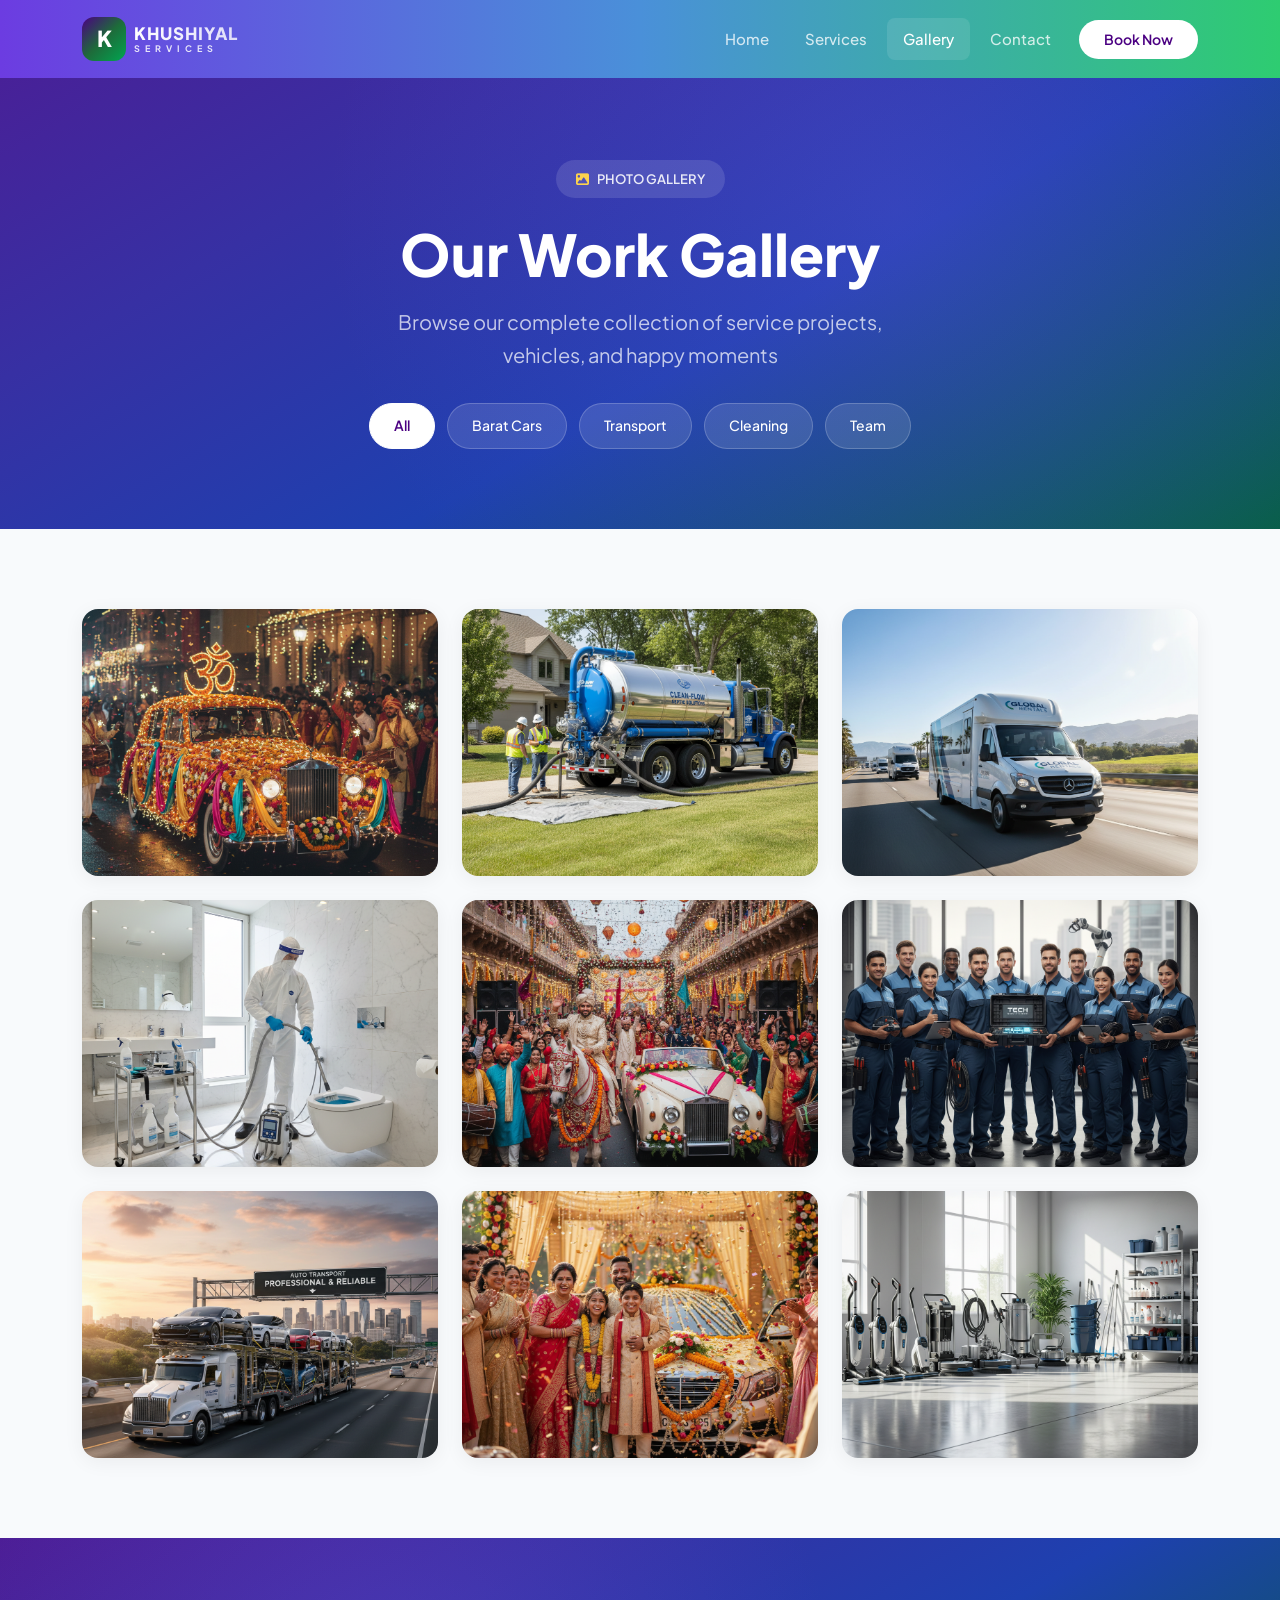
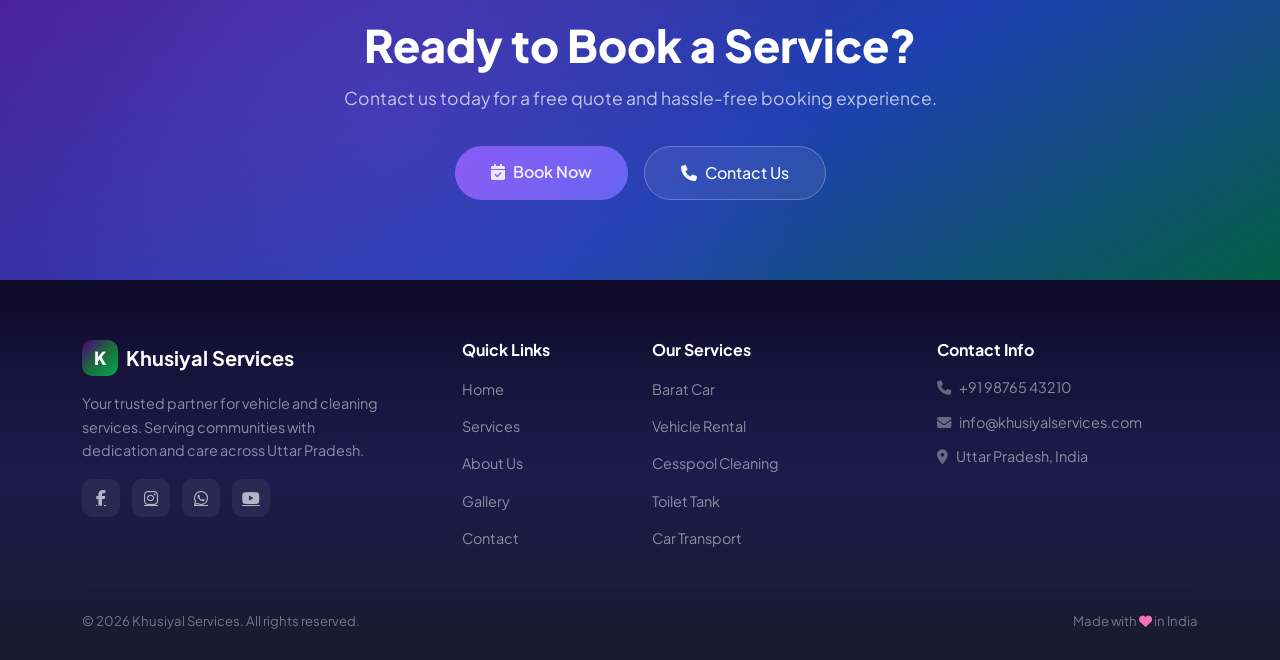
==== gallery.html @ 6f79e100 "Add site pages, styles, scripts and images Introduce Khusiyal Services frontend assets: new index.ht" ====
<!DOCTYPE html>
<html lang="en">

<head>
    <meta charset="UTF-8" />
    <meta name="viewport" content="width=device-width, initial-scale=1.0" />
    <meta name="description"
        content="Khusiyal Services Gallery — Browse our work: Barat Cars, Vehicle Transport, Cleaning Services and more." />
    <title>Gallery — Khusiyal Services</title>

    <!-- Google Fonts -->
    <link rel="preconnect" href="https://fonts.googleapis.com" />
    <link rel="preconnect" href="https://fonts.gstatic.com" crossorigin />
    <link href="https://fonts.googleapis.com/css2?family=Plus+Jakarta+Sans:wght@400;500;600;700;800&display=swap"
        rel="stylesheet" />

    <!-- Bootstrap 5 CSS -->
    <link href="https://cdn.jsdelivr.net/npm/bootstrap@5.3.3/dist/css/bootstrap.min.css" rel="stylesheet" />

    <!-- FontAwesome 6 -->
    <link rel="stylesheet" href="https://cdnjs.cloudflare.com/ajax/libs/font-awesome/6.5.1/css/all.min.css" />

    <!-- AOS – Animate on Scroll -->
    <link href="https://unpkg.com/aos@2.3.4/dist/aos.css" rel="stylesheet" />

    <!-- Custom CSS -->
    <link rel="stylesheet" href="css/style.css" />
</head>

<body>

    <!-- ===================== NAVBAR ===================== -->
    <nav class="navbar navbar-expand-lg navbar-dark fixed-top" id="mainNav">
        <div class="container">
            <a class="navbar-brand d-flex align-items-center gap-2" href="index.html">
                <span class="logo-icon">K</span>
                <span class="logo-text">
                    <span class="logo-primary">KHUSHIYAL</span>
                    <span class="logo-secondary">SERVICES</span>
                </span>
            </a>

            <button class="navbar-toggler border-0 shadow-none" type="button" data-bs-toggle="collapse"
                data-bs-target="#navMenu" aria-controls="navMenu" aria-expanded="false" aria-label="Toggle navigation">
                <span class="navbar-toggler-icon"></span>
            </button>

            <div class="collapse navbar-collapse" id="navMenu">
                <ul class="navbar-nav ms-auto align-items-lg-center gap-lg-1">
                    <li class="nav-item"><a class="nav-link" href="index.html#home">Home</a></li>
                    <li class="nav-item"><a class="nav-link" href="index.html#services">Services</a></li>
                    <li class="nav-item"><a class="nav-link active" href="gallery.html">Gallery</a></li>
                    <li class="nav-item"><a class="nav-link" href="index.html#contact">Contact</a></li>
                    <li class="nav-item ms-lg-2">
                        <a class="btn btn-cta-nav" href="index.html#booking">Book Now</a>
                    </li>
                </ul>
            </div>
        </div>
    </nav>

    <!-- ===================== GALLERY HERO ===================== -->
    <header class="gallery-hero">
        <div class="hero-overlay"></div>
        <div class="container position-relative z-2 text-center">
            <span class="hero-badge">
                <i class="fa-solid fa-image"></i> PHOTO GALLERY
            </span>
            <h1 class="hero-title">Our Work Gallery</h1>
            <p class="hero-subtitle mx-auto">
                Browse our complete collection of service projects, vehicles, and happy moments
            </p>

            <!-- Filter Buttons -->
            <div class="gallery-filters mt-4">
                <button class="filter-btn active" data-filter="all">All</button>
                <button class="filter-btn" data-filter="barat">Barat Cars</button>
                <button class="filter-btn" data-filter="transport">Transport</button>
                <button class="filter-btn" data-filter="cleaning">Cleaning</button>
                <button class="filter-btn" data-filter="team">Team</button>
            </div>
        </div>
    </header>

    <!-- ===================== GALLERY GRID ===================== -->
    <section class="gallery-page-grid section-padding">
        <div class="container">
            <div class="row g-4" id="galleryGrid">

                <!-- Row 1 -->
                <div class="col-sm-6 col-lg-4 gallery-col" data-category="barat" data-aos="fade-up">
                    <div class="gallery-page-item">
                        <img src="images/generated-1772729708634.png" alt="Royal Barat Car" class="img-fluid" />
                        <div class="gallery-overlay">
                            <span class="gallery-label"><i class="fa-solid fa-car me-1"></i> Royal Barat Car — Night
                                Ceremony</span>
                        </div>
                    </div>
                </div>

                <div class="col-sm-6 col-lg-4 gallery-col" data-category="cleaning" data-aos="fade-up"
                    data-aos-delay="100">
                    <div class="gallery-page-item">
                        <img src="images/generated-1772729717929.png" alt="Cesspool Service" class="img-fluid" />
                        <div class="gallery-overlay">
                            <span class="gallery-label"><i class="fa-solid fa-droplet me-1"></i> Cesspool Service in
                                Action</span>
                        </div>
                    </div>
                </div>

                <div class="col-sm-6 col-lg-4 gallery-col" data-category="transport" data-aos="fade-up"
                    data-aos-delay="200">
                    <div class="gallery-page-item">
                        <img src="images/generated-1772729725577.png" alt="Vehicle Transport" class="img-fluid" />
                        <div class="gallery-overlay">
                            <span class="gallery-label"><i class="fa-solid fa-truck me-1"></i> Vehicle Transport
                                Fleet</span>
                        </div>
                    </div>
                </div>

                <!-- Row 2 -->
                <div class="col-sm-6 col-lg-4 gallery-col" data-category="cleaning" data-aos="fade-up">
                    <div class="gallery-page-item">
                        <img src="images/generated-1772729756139.png" alt="Toilet Tank" class="img-fluid" />
                        <div class="gallery-overlay">
                            <span class="gallery-label"><i class="fa-solid fa-gear me-1"></i> Toilet Tank
                                Maintenance</span>
                        </div>
                    </div>
                </div>

                <div class="col-sm-6 col-lg-4 gallery-col" data-category="barat" data-aos="fade-up"
                    data-aos-delay="100">
                    <div class="gallery-page-item">
                        <img src="images/generated-1772729766097.png" alt="Barat Procession" class="img-fluid" />
                        <div class="gallery-overlay">
                            <span class="gallery-label"><i class="fa-solid fa-car me-1"></i> Barat Wedding
                                Procession</span>
                        </div>
                    </div>
                </div>

                <div class="col-sm-6 col-lg-4 gallery-col" data-category="team" data-aos="fade-up" data-aos-delay="200">
                    <div class="gallery-page-item">
                        <img src="images/generated-1772729774028.png" alt="Professional Team" class="img-fluid" />
                        <div class="gallery-overlay">
                            <span class="gallery-label"><i class="fa-solid fa-users me-1"></i> Our Professional
                                Team</span>
                        </div>
                    </div>
                </div>

                <!-- Row 3 -->
                <div class="col-sm-6 col-lg-4 gallery-col" data-category="transport" data-aos="fade-up">
                    <div class="gallery-page-item">
                        <img src="images/generated-1772729809768.png" alt="Car Transport" class="img-fluid" />
                        <div class="gallery-overlay">
                            <span class="gallery-label"><i class="fa-solid fa-truck-ramp-box me-1"></i> Car Transport
                                Logistics</span>
                        </div>
                    </div>
                </div>

                <div class="col-sm-6 col-lg-4 gallery-col" data-category="barat" data-aos="fade-up"
                    data-aos-delay="100">
                    <div class="gallery-page-item">
                        <img src="images/generated-1772729821313.png" alt="Happy Client" class="img-fluid" />
                        <div class="gallery-overlay">
                            <span class="gallery-label"><i class="fa-solid fa-heart me-1"></i> Happy Client
                                Moments</span>
                        </div>
                    </div>
                </div>

                <div class="col-sm-6 col-lg-4 gallery-col" data-category="team" data-aos="fade-up" data-aos-delay="200">
                    <div class="gallery-page-item">
                        <img src="images/generated-1772729829435.png" alt="Equipment" class="img-fluid" />
                        <div class="gallery-overlay">
                            <span class="gallery-label"><i class="fa-solid fa-wrench me-1"></i> Our Modern
                                Equipment</span>
                        </div>
                    </div>
                </div>

            </div>
        </div>
    </section>

    <!-- ===================== CTA BANNER ===================== -->
    <section class="cta-banner">
        <div class="container text-center">
            <h2 class="cta-title">Ready to Book a Service?</h2>
            <p class="cta-subtitle">Contact us today for a free quote and hassle-free booking experience.</p>
            <div class="d-flex flex-wrap gap-3 justify-content-center">
                <a href="index.html#booking" class="btn btn-hero-primary btn-lg">
                    <i class="fa-solid fa-calendar-check me-2"></i>Book Now
                </a>
                <a href="index.html#contact" class="btn btn-hero-outline btn-lg">
                    <i class="fa-solid fa-phone me-2"></i>Contact Us
                </a>
            </div>
        </div>
    </section>

    <!-- ===================== FOOTER ===================== -->
    <footer class="site-footer">
        <div class="container">
            <div class="row g-4 mb-4">
                <div class="col-lg-4">
                    <div class="d-flex align-items-center gap-2 mb-3">
                        <span class="logo-icon logo-icon-sm">K</span>
                        <span class="footer-brand">Khusiyal Services</span>
                    </div>
                    <p class="footer-desc">
                        Your trusted partner for vehicle and cleaning services. Serving communities with dedication and
                        care across Uttar Pradesh.
                    </p>
                    <div class="social-icons">
                        <a href="#" aria-label="Facebook"><i class="fa-brands fa-facebook-f"></i></a>
                        <a href="#" aria-label="Instagram"><i class="fa-brands fa-instagram"></i></a>
                        <a href="#" aria-label="WhatsApp"><i class="fa-brands fa-whatsapp"></i></a>
                        <a href="#" aria-label="YouTube"><i class="fa-brands fa-youtube"></i></a>
                    </div>
                </div>

                <div class="col-6 col-lg-2">
                    <h6 class="footer-heading">Quick Links</h6>
                    <ul class="footer-links">
                        <li><a href="index.html#home">Home</a></li>
                        <li><a href="index.html#services">Services</a></li>
                        <li><a href="index.html#about">About Us</a></li>
                        <li><a href="gallery.html">Gallery</a></li>
                        <li><a href="index.html#contact">Contact</a></li>
                    </ul>
                </div>

                <div class="col-6 col-lg-3">
                    <h6 class="footer-heading">Our Services</h6>
                    <ul class="footer-links">
                        <li><a href="index.html#services">Barat Car</a></li>
                        <li><a href="index.html#services">Vehicle Rental</a></li>
                        <li><a href="index.html#services">Cesspool Cleaning</a></li>
                        <li><a href="index.html#services">Toilet Tank</a></li>
                        <li><a href="index.html#services">Car Transport</a></li>
                    </ul>
                </div>

                <div class="col-lg-3">
                    <h6 class="footer-heading">Contact Info</h6>
                    <ul class="footer-links footer-contact">
                        <li><i class="fa-solid fa-phone me-2"></i>+91 98765 43210</li>
                        <li><i class="fa-solid fa-envelope me-2"></i>info@khusiyalservices.com</li>
                        <li><i class="fa-solid fa-location-dot me-2"></i>Uttar Pradesh, India</li>
                    </ul>
                </div>
            </div>

            <hr class="footer-divider" />

            <div class="d-flex flex-column flex-sm-row justify-content-between align-items-center gap-2">
                <p class="footer-copyright mb-0">&copy; 2026 Khusiyal Services. All rights reserved.</p>
                <p class="footer-copyright mb-0">Made with <i class="fa-solid fa-heart text-pink"></i> in India</p>
            </div>
        </div>
    </footer>

    <!-- Back to Top -->
    <button class="btn btn-back-to-top" id="backToTop" title="Back to top">
        <i class="fa-solid fa-arrow-up"></i>
    </button>

    <!-- Bootstrap 5 JS Bundle -->
    <script src="https://cdn.jsdelivr.net/npm/bootstrap@5.3.3/dist/js/bootstrap.bundle.min.js"></script>

    <!-- AOS JS -->
    <script src="https://unpkg.com/aos@2.3.4/dist/aos.js"></script>

    <!-- Custom JS -->
    <script src="js/script.js"></script>
</body>

</html>
---- css/style.css ----
/* ============================================================
   KHUSIYAL SERVICES — Custom Stylesheet
   ============================================================ */

/* ---------- CSS Custom Properties ---------- */
:root {
    /* Brand Gradient Colors (from logo) */
    --purple: #4B0082;
    --purple-mid: #8B5CF6;
    --purple-light: #A78BFA;
    --blue: #3B82F6;
    --blue-light: #60A5FA;
    --green: #10B981;
    --green-brand: #00A651;
    --green-light: #34D399;
    --amber: #F59E0B;
    --pink: #EC4899;

    /* Neutrals */
    --dark: #18181B;
    --gray: #52525B;
    --muted: #71717A;
    --light: #F8FAFC;
    --border: #E4E4E7;

    /* Gradients */
    --grad-brand: linear-gradient(135deg, #4B0082, #1E6B3A 50%, #00A651);
    --grad-hero: linear-gradient(150deg, #4C1D95 0%, #3730A3 30%, #1E40AF 60%, #065F46 100%);
    --grad-dark: linear-gradient(170deg, #1E1B4B 0%, #312E81 50%, #1A1A2E 100%);
    --grad-footer: linear-gradient(180deg, #0F0A2A 0%, #1E1B4B 50%, #1A1A2E 100%);
    --grad-nav: linear-gradient(90deg, #6C3CE1, #4A90D9 50%, #2ECC71);
    --grad-purple: linear-gradient(135deg, #8B5CF6, #6366F1);
    --grad-blue: linear-gradient(135deg, #3B82F6, #60A5FA);
    --grad-green: linear-gradient(135deg, #10B981, #34D399);
    --grad-amber: linear-gradient(135deg, #F59E0B, #FBBF24);
    --grad-pink: linear-gradient(135deg, #EC4899, #F472B6);

    /* Typography */
    --ff-heading: 'Plus Jakarta Sans', sans-serif;
    --ff-body: 'Plus Jakarta Sans', sans-serif;

    /* Misc */
    --radius: 16px;
    --radius-lg: 24px;
    --shadow: 0 4px 20px rgba(0, 0, 0, .06);
    --shadow-lg: 0 8px 32px rgba(0, 0, 0, .08);
    --transition: .3s cubic-bezier(.4, 0, .2, 1);
}


/* ---------- Global Reset & Base ---------- */
*,
*::before,
*::after {
    box-sizing: border-box;
}

html {
    scroll-behavior: smooth;
    scroll-padding-top: 80px;
}

body {
    font-family: var(--ff-body);
    color: var(--dark);
    background: #fff;
    line-height: 1.7;
    overflow-x: hidden;
}

img {
    max-width: 100%;
    height: auto;
}

.section-padding {
    padding: 80px 0;
}

@media (max-width: 767.98px) {
    .section-padding {
        padding: 56px 0;
    }
}


/* ---------- Logo ---------- */
.logo-icon {
    display: inline-flex;
    align-items: center;
    justify-content: center;
    width: 44px;
    height: 44px;
    border-radius: 12px;
    background: var(--grad-brand);
    font-family: var(--ff-heading);
    font-weight: 800;
    font-size: 22px;
    color: #fff;
}

.logo-icon-sm {
    width: 36px;
    height: 36px;
    font-size: 18px;
    border-radius: 10px;
}

.logo-text {
    display: flex;
    flex-direction: column;
    line-height: 1.15;
}

.logo-primary {
    font-family: var(--ff-heading);
    font-weight: 800;
    font-size: 17px;
    background: linear-gradient(90deg, #fff 0%, #ffffffcc 100%);
    -webkit-background-clip: text;
    -webkit-text-fill-color: transparent;
    background-clip: text;
    letter-spacing: 1px;
}

.logo-secondary {
    font-family: var(--ff-body);
    font-weight: 700;
    font-size: 9px;
    color: #fff;
    letter-spacing: 5px;
    opacity: .85;
}


/* ---------- Navbar ---------- */
#mainNav {
    background: var(--grad-nav);
    padding: 12px 0;
    transition: var(--transition);
    z-index: 1050;
}

#mainNav.scrolled {
    padding: 8px 0;
    box-shadow: 0 2px 24px rgba(0, 0, 0, .15);
}

#mainNav .nav-link {
    font-weight: 500;
    font-size: 15px;
    color: rgba(255, 255, 255, .78);
    padding: .5rem 1rem;
    transition: var(--transition);
    border-radius: 8px;
}

#mainNav .nav-link:hover,
#mainNav .nav-link.active {
    color: #fff;
    background: rgba(255, 255, 255, .1);
}

.btn-cta-nav {
    background: #fff;
    color: var(--purple) !important;
    font-weight: 600;
    font-size: 14px;
    padding: 8px 24px;
    border-radius: 24px;
    transition: var(--transition);
}

.btn-cta-nav:hover {
    transform: translateY(-2px);
    box-shadow: 0 4px 16px rgba(255, 255, 255, .3);
    background: #fff;
    color: var(--purple) !important;
}


/* ---------- Carousel Header ---------- */
.carousel-header {
    padding-top: 72px;
    /* offset for fixed navbar */
}

#heroCarousel {
    position: relative;
}

#heroCarousel .carousel-item {
    height: 85vh;
    min-height: 520px;
    max-height: 800px;
}

.carousel-img-wrapper {
    position: absolute;
    inset: 0;
    z-index: 0;
}

.carousel-img-wrapper img {
    width: 100%;
    height: 100%;
    object-fit: cover;
}

.carousel-img-wrapper::after {
    content: '';
    position: absolute;
    inset: 0;
    background: linear-gradient(to right,
            rgba(30, 27, 75, .88) 0%,
            rgba(30, 27, 75, .6) 50%,
            rgba(6, 95, 70, .4) 100%);
}

.carousel-caption-custom {
    position: absolute;
    bottom: 0;
    left: 0;
    right: 0;
    top: 0;
    display: flex;
    flex-direction: column;
    justify-content: center;
    padding: 60px 8%;
    z-index: 2;
    max-width: 650px;
}

.carousel-caption-custom .carousel-badge {
    display: inline-flex;
    align-items: center;
    gap: 6px;
    background: rgba(255, 255, 255, .12);
    backdrop-filter: blur(8px);
    color: rgba(255, 255, 255, .9);
    font-size: 13px;
    font-weight: 600;
    padding: 8px 20px;
    border-radius: 100px;
    margin-bottom: 20px;
    width: fit-content;
}

.carousel-caption-custom h2 {
    font-family: var(--ff-heading);
    font-weight: 800;
    font-size: clamp(2.2rem, 5vw, 3.6rem);
    color: #fff;
    line-height: 1.1;
    margin-bottom: 16px;
}

.carousel-caption-custom p {
    font-size: clamp(1rem, 2vw, 1.2rem);
    color: rgba(255, 255, 255, .75);
    margin-bottom: 28px;
    max-width: 480px;
    line-height: 1.6;
}

/* Carousel indicators */
#heroCarousel .carousel-indicators {
    bottom: 28px;
}

#heroCarousel .carousel-indicators button {
    width: 12px;
    height: 12px;
    border-radius: 50%;
    border: 2px solid rgba(255, 255, 255, .5);
    background: transparent;
    opacity: .6;
    transition: var(--transition);
}

#heroCarousel .carousel-indicators .active {
    background: var(--purple-mid);
    border-color: var(--purple-mid);
    opacity: 1;
    transform: scale(1.2);
}

/* Carousel arrows */
.carousel-arrow {
    display: flex;
    align-items: center;
    justify-content: center;
    width: 48px;
    height: 48px;
    border-radius: 50%;
    background: rgba(255, 255, 255, .12);
    backdrop-filter: blur(8px);
    color: #fff;
    font-size: 18px;
    transition: var(--transition);
}

.carousel-arrow:hover {
    background: var(--grad-purple);
    transform: scale(1.08);
}

.carousel-control-prev,
.carousel-control-next {
    width: 64px;
    opacity: 1;
}


/* ---------- Hero Buttons (shared) ---------- */
.btn-hero-primary {
    background: var(--grad-purple);
    color: #fff;
    font-weight: 600;
    font-size: 16px;
    padding: 14px 36px;
    border-radius: 28px;
    border: none;
    transition: var(--transition);
}

.btn-hero-primary:hover {
    transform: translateY(-3px);
    box-shadow: 0 8px 28px rgba(139, 92, 246, .4);
    color: #fff;
}

.btn-hero-outline {
    background: rgba(255, 255, 255, .08);
    color: #fff;
    font-weight: 500;
    font-size: 16px;
    padding: 14px 36px;
    border-radius: 28px;
    border: 1.5px solid rgba(255, 255, 255, .25);
    transition: var(--transition);
}

.btn-hero-outline:hover {
    background: rgba(255, 255, 255, .15);
    color: #fff;
    transform: translateY(-3px);
}


/* ---------- Hero Badge (shared) ---------- */
.hero-badge {
    display: inline-flex;
    align-items: center;
    gap: 8px;
    background: rgba(255, 255, 255, .12);
    color: rgba(255, 255, 255, .88);
    font-size: 13px;
    font-weight: 600;
    padding: 8px 20px;
    border-radius: 100px;
    margin-bottom: 24px;
}

.hero-badge i {
    color: #FCD34D;
}

.hero-title {
    font-family: var(--ff-heading);
    font-weight: 800;
    font-size: clamp(2.2rem, 5vw, 3.6rem);
    color: #fff;
    line-height: 1.1;
    margin-bottom: 20px;
}

.hero-subtitle {
    font-size: clamp(1rem, 2vw, 1.25rem);
    color: rgba(255, 255, 255, .72);
    margin-bottom: 32px;
    max-width: 560px;
    line-height: 1.65;
}


/* ---------- Stats Bar ---------- */
.stats-bar {
    background: var(--grad-dark);
    padding: 40px 0;
}

.stat-box {
    text-align: center;
}

.stat-box .stat-number {
    display: inline;
    font-family: var(--ff-heading);
    font-weight: 800;
    font-size: 2.2rem;
    color: #fff;
    line-height: 1;
}

.stat-box .stat-plus {
    font-family: var(--ff-heading);
    font-weight: 800;
    font-size: 2.2rem;
    color: var(--purple-mid);
}

.stat-box .stat-label {
    display: block;
    font-size: .85rem;
    color: rgba(255, 255, 255, .55);
    margin-top: 6px;
    font-weight: 500;
}


/* ---------- Section Headers ---------- */
.section-badge {
    display: inline-block;
    font-size: 12px;
    font-weight: 700;
    letter-spacing: 2px;
    color: var(--purple-mid);
    background: linear-gradient(90deg, rgba(139, 92, 246, .1), rgba(99, 102, 241, .1));
    padding: 6px 16px;
    border-radius: 100px;
    margin-bottom: 12px;
}

.section-badge.badge-light {
    color: var(--purple-light);
    background: rgba(255, 255, 255, .1);
}

.section-title {
    font-family: var(--ff-heading);
    font-weight: 800;
    font-size: clamp(1.8rem, 3.5vw, 2.6rem);
    color: var(--dark);
    margin-bottom: 12px;
}

.section-subtitle {
    color: var(--muted);
    font-size: 1.1rem;
    max-width: 560px;
    margin: 0 auto;
}


/* ---------- Services Section ---------- */
.services-section {
    background: var(--light);
}

.service-card {
    background: #fff;
    border-radius: var(--radius-lg);
    padding: 32px 28px;
    text-align: center;
    height: 100%;
    box-shadow: var(--shadow);
    transition: var(--transition);
    border: 1px solid transparent;
}

.service-card:hover {
    transform: translateY(-8px);
    box-shadow: var(--shadow-lg);
    border-color: rgba(139, 92, 246, .12);
}

.service-icon {
    display: inline-flex;
    align-items: center;
    justify-content: center;
    width: 64px;
    height: 64px;
    border-radius: var(--radius);
    font-size: 28px;
    color: #fff;
    margin-bottom: 20px;
    transition: var(--transition);
}

.service-card:hover .service-icon {
    transform: scale(1.1) rotate(-5deg);
}

.icon-purple {
    background: var(--grad-purple);
}

.icon-blue {
    background: var(--grad-blue);
}

.icon-green {
    background: var(--grad-green);
}

.icon-amber {
    background: var(--grad-amber);
}

.icon-pink {
    background: var(--grad-pink);
}

.service-title {
    font-family: var(--ff-heading);
    font-weight: 700;
    font-size: 1.15rem;
    margin-bottom: 10px;
}

.service-desc {
    color: var(--muted);
    font-size: .93rem;
    line-height: 1.6;
    margin-bottom: 0;
}


/* ---------- About Section ---------- */
.about-section {
    background: #fff;
}

.about-image img {
    border-radius: var(--radius-lg);
    box-shadow: var(--shadow-lg);
}

.about-text {
    font-size: 1.05rem;
    color: var(--gray);
    line-height: 1.75;
}

.about-features {
    display: flex;
    flex-direction: column;
    gap: 12px;
    margin: 24px 0;
}

.about-feature-item {
    display: flex;
    align-items: center;
    gap: 12px;
    font-weight: 500;
    font-size: .95rem;
    color: var(--dark);
}

.about-feature-item i {
    color: var(--green);
    font-size: 18px;
}

.btn-primary-gradient {
    background: var(--grad-purple);
    color: #fff;
    border: none;
    font-weight: 600;
    padding: 12px 32px;
    border-radius: var(--radius-lg);
    transition: var(--transition);
}

.btn-primary-gradient:hover {
    transform: translateY(-2px);
    box-shadow: 0 6px 24px rgba(139, 92, 246, .35);
    color: #fff;
}


/* ---------- Why Choose Us Section ---------- */
.why-section {
    background: var(--grad-dark);
}

.why-card {
    background: rgba(255, 255, 255, .04);
    border: 1px solid rgba(255, 255, 255, .08);
    border-radius: var(--radius-lg);
    padding: 32px 24px;
    text-align: center;
    height: 100%;
    transition: var(--transition);
}

.why-card:hover {
    background: rgba(255, 255, 255, .08);
    transform: translateY(-6px);
    border-color: rgba(255, 255, 255, .15);
}

.why-icon {
    display: inline-flex;
    align-items: center;
    justify-content: center;
    width: 56px;
    height: 56px;
    border-radius: 14px;
    font-size: 24px;
    color: #fff;
    margin-bottom: 16px;
    transition: var(--transition);
}

.why-card:hover .why-icon {
    transform: scale(1.12);
}

.icon-grad-purple {
    background: var(--grad-purple);
}

.icon-grad-blue {
    background: var(--grad-blue);
}

.icon-grad-green {
    background: var(--grad-green);
}

.icon-grad-amber {
    background: var(--grad-amber);
}

.why-title {
    font-family: var(--ff-heading);
    font-weight: 700;
    font-size: 1.15rem;
    color: #fff;
    margin-bottom: 10px;
}

.why-desc {
    color: rgba(255, 255, 255, .6);
    font-size: .9rem;
    line-height: 1.55;
    margin: 0;
}


/* ---------- Booking Section ---------- */
.booking-section {
    background: linear-gradient(135deg, #F5F3FF, #EFF6FF 50%, #ECFDF5);
}

.booking-form-card,
.contact-form-card {
    background: #fff;
    border-radius: var(--radius-lg);
    padding: 36px;
    box-shadow: var(--shadow-lg);
}

.form-card-title {
    font-family: var(--ff-heading);
    font-weight: 800;
    font-size: 1.5rem;
    margin-bottom: 4px;
}

.form-label {
    font-weight: 600;
    font-size: .82rem;
    color: var(--gray);
}

.form-control,
.form-select {
    border-radius: 12px;
    border: 1px solid var(--border);
    background: var(--light);
    padding: 12px 16px;
    font-size: .95rem;
    transition: var(--transition);
}

.form-control:focus,
.form-select:focus {
    border-color: var(--purple-mid);
    box-shadow: 0 0 0 3px rgba(139, 92, 246, .12);
    background: #fff;
}

.btn-submit {
    background: var(--grad-brand);
    color: #fff;
    font-weight: 700;
    font-size: 1rem;
    padding: 14px 24px;
    border-radius: 14px;
    border: none;
    transition: var(--transition);
}

.btn-submit:hover {
    transform: translateY(-2px);
    box-shadow: 0 6px 24px rgba(75, 0, 130, .3);
    color: #fff;
}


/* ---------- Gallery Section (index) ---------- */
.gallery-section {
    background: #fff;
}

.gallery-item {
    position: relative;
    border-radius: var(--radius);
    overflow: hidden;
    cursor: pointer;
    aspect-ratio: 4/3;
}

.gallery-item img {
    width: 100%;
    height: 100%;
    object-fit: cover;
    transition: transform .5s ease;
}

.gallery-item:hover img {
    transform: scale(1.08);
}

.gallery-overlay {
    position: absolute;
    inset: 0;
    background: linear-gradient(to top, rgba(0, 0, 0, .65), transparent 50%);
    display: flex;
    align-items: flex-end;
    padding: 16px;
    opacity: 0;
    transition: var(--transition);
}

.gallery-item:hover .gallery-overlay {
    opacity: 1;
}

.gallery-overlay span {
    color: #fff;
    font-weight: 600;
    font-size: .85rem;
}


/* ---------- Gallery Page Specific ---------- */
.gallery-hero {
    position: relative;
    background: var(--grad-hero);
    padding: 160px 0 80px;
}

.gallery-hero .hero-overlay {
    position: absolute;
    inset: 0;
    background: radial-gradient(circle at 70% 40%, rgba(139, 92, 246, .2), transparent 60%);
    z-index: 1;
}

.gallery-filters {
    display: flex;
    flex-wrap: wrap;
    gap: 12px;
    justify-content: center;
}

.filter-btn {
    background: rgba(255, 255, 255, .12);
    color: #fff;
    border: 1px solid rgba(255, 255, 255, .2);
    padding: 10px 24px;
    border-radius: 100px;
    font-size: 14px;
    font-weight: 500;
    cursor: pointer;
    transition: var(--transition);
}

.filter-btn:hover {
    background: rgba(255, 255, 255, .2);
}

.filter-btn.active {
    background: #fff;
    color: var(--purple);
    font-weight: 600;
    border-color: #fff;
}

.gallery-page-grid {
    background: var(--light);
}

.gallery-page-item {
    position: relative;
    border-radius: var(--radius);
    overflow: hidden;
    cursor: pointer;
    aspect-ratio: 4/3;
    box-shadow: var(--shadow);
    transition: var(--transition);
}

.gallery-page-item:hover {
    transform: translateY(-6px);
    box-shadow: var(--shadow-lg);
}

.gallery-page-item img {
    width: 100%;
    height: 100%;
    object-fit: cover;
    transition: transform .5s ease;
}

.gallery-page-item:hover img {
    transform: scale(1.06);
}

.gallery-page-item .gallery-overlay {
    position: absolute;
    inset: 0;
    background: linear-gradient(to top, rgba(0, 0, 0, .7), transparent 50%);
    display: flex;
    align-items: flex-end;
    padding: 20px;
    opacity: 0;
    transition: var(--transition);
}

.gallery-page-item:hover .gallery-overlay {
    opacity: 1;
}

.gallery-label {
    color: #fff;
    font-weight: 600;
    font-size: .9rem;
}

/* Gallery filter animation */
.gallery-col {
    transition: opacity .4s ease, transform .4s ease;
}

.gallery-col.hidden {
    opacity: 0;
    transform: scale(.85);
    pointer-events: none;
    position: absolute;
    visibility: hidden;
}


/* ---------- CTA Banner ---------- */
.cta-banner {
    background: var(--grad-hero);
    padding: 80px 0;
    position: relative;
}

.cta-banner::before {
    content: '';
    position: absolute;
    inset: 0;
    background: radial-gradient(circle at 30% 50%, rgba(139, 92, 246, .2), transparent 50%);
}

.cta-title {
    font-family: var(--ff-heading);
    font-weight: 800;
    font-size: clamp(1.8rem, 4vw, 2.8rem);
    color: #fff;
    margin-bottom: 12px;
    position: relative;
}

.cta-subtitle {
    color: rgba(255, 255, 255, .7);
    font-size: 1.1rem;
    margin-bottom: 32px;
    position: relative;
}


/* ---------- Contact Section ---------- */
.contact-section {
    background: var(--light);
}

.contact-info-stack {
    display: flex;
    flex-direction: column;
    gap: 20px;
}

.contact-info-card {
    display: flex;
    align-items: center;
    gap: 16px;
    background: #fff;
    padding: 20px 24px;
    border-radius: var(--radius);
    box-shadow: 0 2px 12px rgba(0, 0, 0, .04);
    transition: var(--transition);
}

.contact-info-card:hover {
    transform: translateX(6px);
    box-shadow: var(--shadow);
}

.contact-info-icon {
    display: flex;
    align-items: center;
    justify-content: center;
    width: 48px;
    height: 48px;
    border-radius: 12px;
    color: #fff;
    font-size: 20px;
    flex-shrink: 0;
}


/* ---------- Footer ---------- */
.site-footer {
    background: var(--grad-footer);
    padding: 60px 0 28px;
}

.footer-brand {
    font-family: var(--ff-heading);
    font-weight: 700;
    font-size: 1.25rem;
    color: #fff;
}

.footer-desc {
    color: rgba(255, 255, 255, .5);
    font-size: .9rem;
    line-height: 1.65;
    max-width: 300px;
}

.footer-heading {
    font-family: var(--ff-heading);
    font-weight: 700;
    color: #fff;
    font-size: 1rem;
    margin-bottom: 16px;
}

.footer-links {
    list-style: none;
    padding: 0;
    margin: 0;
}

.footer-links li {
    margin-bottom: 10px;
}

.footer-links a {
    color: rgba(255, 255, 255, .5);
    text-decoration: none;
    font-size: .9rem;
    transition: var(--transition);
}

.footer-links a:hover {
    color: #fff;
    padding-left: 4px;
}

.footer-contact li {
    color: rgba(255, 255, 255, .5);
    font-size: .9rem;
}

.footer-contact i {
    color: rgba(255, 255, 255, .35);
}

.social-icons {
    display: flex;
    gap: 12px;
}

.social-icons a {
    display: flex;
    align-items: center;
    justify-content: center;
    width: 38px;
    height: 38px;
    border-radius: 10px;
    background: rgba(255, 255, 255, .06);
    color: rgba(255, 255, 255, .65);
    font-size: 16px;
    transition: var(--transition);
}

.social-icons a:hover {
    background: var(--grad-purple);
    color: #fff;
    transform: translateY(-3px);
}

.footer-divider {
    border-color: rgba(255, 255, 255, .08);
    margin: 24px 0;
}

.footer-copyright {
    color: rgba(255, 255, 255, .4);
    font-size: .82rem;
}

.text-pink {
    color: #F472B6 !important;
}


/* ---------- Back to Top ---------- */
.btn-back-to-top {
    position: fixed;
    bottom: 32px;
    right: 32px;
    width: 48px;
    height: 48px;
    border-radius: 14px;
    background: var(--grad-brand);
    color: #fff;
    border: none;
    font-size: 18px;
    z-index: 1040;
    opacity: 0;
    visibility: hidden;
    transform: translateY(20px);
    transition: var(--transition);
    box-shadow: 0 4px 16px rgba(75, 0, 130, .3);
}

.btn-back-to-top.visible {
    opacity: 1;
    visibility: visible;
    transform: translateY(0);
}

.btn-back-to-top:hover {
    transform: translateY(-3px);
    box-shadow: 0 6px 24px rgba(75, 0, 130, .45);
    color: #fff;
}


/* ---------- Responsive Adjustments ---------- */
@media (max-width: 991.98px) {
    #navMenu {
        background: rgba(30, 27, 75, .97);
        backdrop-filter: blur(16px);
        border-radius: 16px;
        margin-top: 12px;
        padding: 20px;
    }

    .carousel-caption-custom {
        padding: 40px 6%;
        max-width: none;
        text-align: center;
        align-items: center;
    }

    .carousel-control-prev,
    .carousel-control-next {
        display: none;
    }
}

@media (max-width: 767.98px) {

    .hero-title,
    .carousel-caption-custom h2 {
        font-size: 2rem;
    }

    .section-title {
        font-size: 1.6rem;
    }

    #heroCarousel .carousel-item {
        height: 70vh;
        min-height: 420px;
    }

    .stat-box .stat-number,
    .stat-box .stat-plus {
        font-size: 1.7rem;
    }

    .booking-form-card,
    .contact-form-card {
        padding: 24px;
    }

    .contact-info-card {
        padding: 16px;
    }

    .site-footer {
        padding: 40px 0 20px;
    }

    .gallery-hero {
        padding: 130px 0 60px;
    }
}

@media (max-width: 575.98px) {
    .service-card {
        padding: 24px 20px;
    }

    .carousel-caption-custom h2 {
        font-size: 1.7rem;
    }

    .carousel-caption-custom p {
        font-size: .95rem;
    }

    .filter-btn {
        padding: 8px 16px;
        font-size: 13px;
    }
}
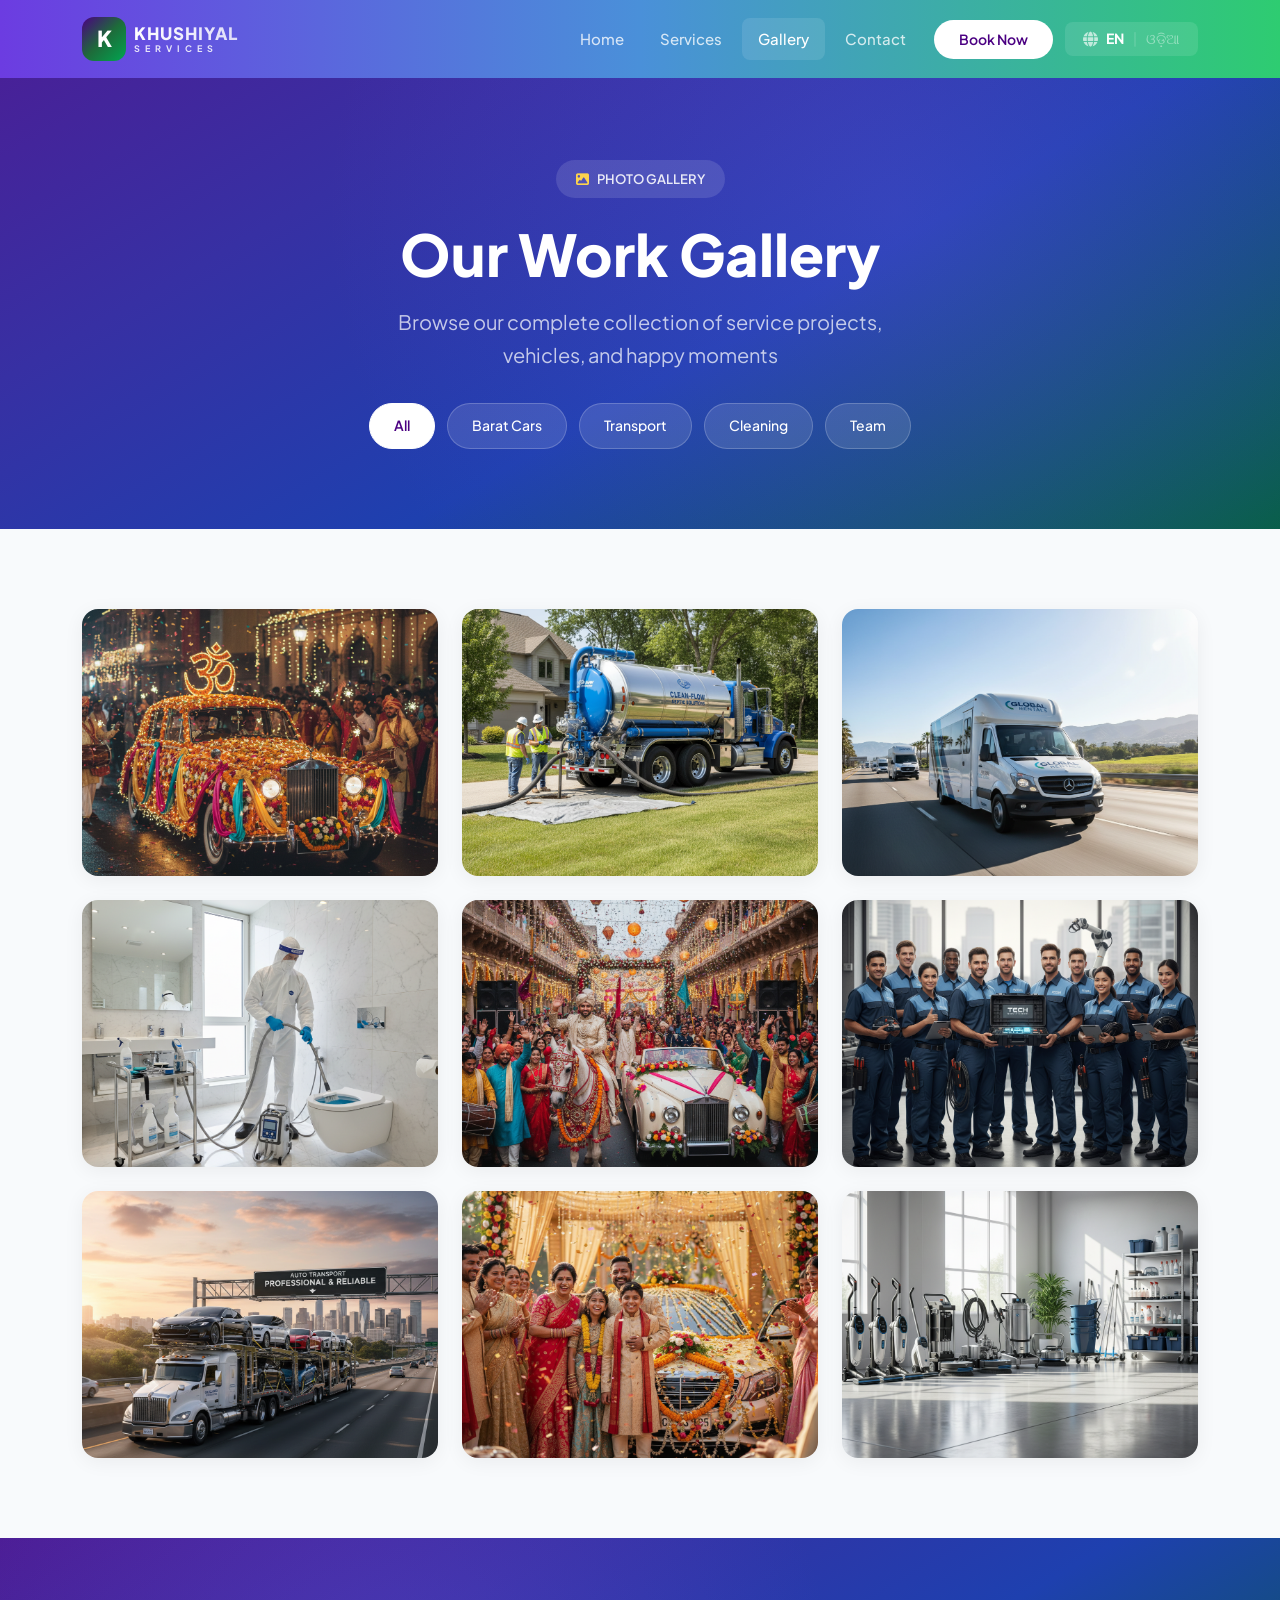
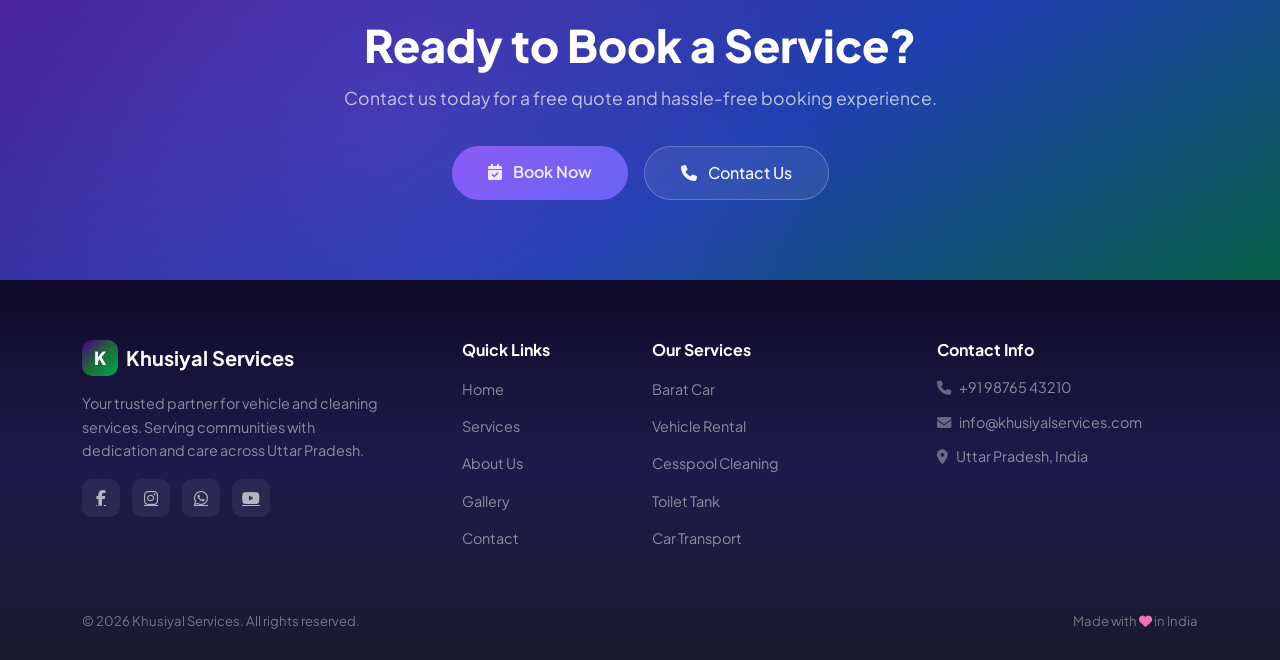
==== commit c0e97120: "Add i18n support and language toggle Introduce internationalization (English/Odia) by adding js/i18n" ====
--- a/gallery.html
+++ b/gallery.html
@@ -47,12 +47,23 @@
 
             <div class="collapse navbar-collapse" id="navMenu">
                 <ul class="navbar-nav ms-auto align-items-lg-center gap-lg-1">
-                    <li class="nav-item"><a class="nav-link" href="index.html#home">Home</a></li>
-                    <li class="nav-item"><a class="nav-link" href="index.html#services">Services</a></li>
-                    <li class="nav-item"><a class="nav-link active" href="gallery.html">Gallery</a></li>
-                    <li class="nav-item"><a class="nav-link" href="index.html#contact">Contact</a></li>
+                    <li class="nav-item"><a class="nav-link" href="index.html#home" data-i18n="nav.home">Home</a></li>
+                    <li class="nav-item"><a class="nav-link" href="index.html#services"
+                            data-i18n="nav.services">Services</a></li>
+                    <li class="nav-item"><a class="nav-link active" href="gallery.html"
+                            data-i18n="nav.gallery">Gallery</a></li>
+                    <li class="nav-item"><a class="nav-link" href="index.html#contact"
+                            data-i18n="nav.contact">Contact</a></li>
                     <li class="nav-item ms-lg-2">
-                        <a class="btn btn-cta-nav" href="index.html#booking">Book Now</a>
+                        <a class="btn btn-cta-nav" href="index.html#booking" data-i18n="nav.book">Book Now</a>
+                    </li>
+                    <li class="nav-item ms-lg-2">
+                        <button class="lang-switch" type="button" aria-label="Switch Language">
+                            <i class="fa-solid fa-globe"></i>
+                            <span class="lang-label" data-lang="en">EN</span>
+                            <span class="lang-divider">|</span>
+                            <span class="lang-label active" data-lang="od">ଓଡ଼ିଆ</span>
+                        </button>
                     </li>
                 </ul>
             </div>
@@ -63,21 +74,23 @@
     <header class="gallery-hero">
         <div class="hero-overlay"></div>
         <div class="container position-relative z-2 text-center">
-            <span class="hero-badge">
+            <span class="hero-badge" data-i18n="gallerypage.badge">
                 <i class="fa-solid fa-image"></i> PHOTO GALLERY
             </span>
-            <h1 class="hero-title">Our Work Gallery</h1>
-            <p class="hero-subtitle mx-auto">
+            <h1 class="hero-title" data-i18n="gallerypage.title">Our Work Gallery</h1>
+            <p class="hero-subtitle mx-auto" data-i18n="gallerypage.subtitle">
                 Browse our complete collection of service projects, vehicles, and happy moments
             </p>
 
             <!-- Filter Buttons -->
             <div class="gallery-filters mt-4">
-                <button class="filter-btn active" data-filter="all">All</button>
-                <button class="filter-btn" data-filter="barat">Barat Cars</button>
-                <button class="filter-btn" data-filter="transport">Transport</button>
-                <button class="filter-btn" data-filter="cleaning">Cleaning</button>
-                <button class="filter-btn" data-filter="team">Team</button>
+                <button class="filter-btn active" data-filter="all" data-i18n="gallerypage.filter.all">All</button>
+                <button class="filter-btn" data-filter="barat" data-i18n="gallerypage.filter.barat">Barat Cars</button>
+                <button class="filter-btn" data-filter="transport"
+                    data-i18n="gallerypage.filter.transport">Transport</button>
+                <button class="filter-btn" data-filter="cleaning"
+                    data-i18n="gallerypage.filter.cleaning">Cleaning</button>
+                <button class="filter-btn" data-filter="team" data-i18n="gallerypage.filter.team">Team</button>
             </div>
         </div>
     </header>
@@ -92,7 +105,8 @@
                     <div class="gallery-page-item">
                         <img src="images/generated-1772729708634.png" alt="Royal Barat Car" class="img-fluid" />
                         <div class="gallery-overlay">
-                            <span class="gallery-label"><i class="fa-solid fa-car me-1"></i> Royal Barat Car — Night
+                            <span class="gallery-label" data-i18n="gallerypage.label1"><i
+                                    class="fa-solid fa-car me-1"></i> Royal Barat Car — Night
                                 Ceremony</span>
                         </div>
                     </div>
@@ -103,7 +117,8 @@
                     <div class="gallery-page-item">
                         <img src="images/generated-1772729717929.png" alt="Cesspool Service" class="img-fluid" />
                         <div class="gallery-overlay">
-                            <span class="gallery-label"><i class="fa-solid fa-droplet me-1"></i> Cesspool Service in
+                            <span class="gallery-label" data-i18n="gallerypage.label2"><i
+                                    class="fa-solid fa-droplet me-1"></i> Cesspool Service in
                                 Action</span>
                         </div>
                     </div>
@@ -114,7 +129,8 @@
                     <div class="gallery-page-item">
                         <img src="images/generated-1772729725577.png" alt="Vehicle Transport" class="img-fluid" />
                         <div class="gallery-overlay">
-                            <span class="gallery-label"><i class="fa-solid fa-truck me-1"></i> Vehicle Transport
+                            <span class="gallery-label" data-i18n="gallerypage.label3"><i
+                                    class="fa-solid fa-truck me-1"></i> Vehicle Transport
                                 Fleet</span>
                         </div>
                     </div>
@@ -125,7 +141,8 @@
                     <div class="gallery-page-item">
                         <img src="images/generated-1772729756139.png" alt="Toilet Tank" class="img-fluid" />
                         <div class="gallery-overlay">
-                            <span class="gallery-label"><i class="fa-solid fa-gear me-1"></i> Toilet Tank
+                            <span class="gallery-label" data-i18n="gallerypage.label4"><i
+                                    class="fa-solid fa-gear me-1"></i> Toilet Tank
                                 Maintenance</span>
                         </div>
                     </div>
@@ -136,7 +153,8 @@
                     <div class="gallery-page-item">
                         <img src="images/generated-1772729766097.png" alt="Barat Procession" class="img-fluid" />
                         <div class="gallery-overlay">
-                            <span class="gallery-label"><i class="fa-solid fa-car me-1"></i> Barat Wedding
+                            <span class="gallery-label" data-i18n="gallerypage.label5"><i
+                                    class="fa-solid fa-car me-1"></i> Barat Wedding
                                 Procession</span>
                         </div>
                     </div>
@@ -146,7 +164,8 @@
                     <div class="gallery-page-item">
                         <img src="images/generated-1772729774028.png" alt="Professional Team" class="img-fluid" />
                         <div class="gallery-overlay">
-                            <span class="gallery-label"><i class="fa-solid fa-users me-1"></i> Our Professional
+                            <span class="gallery-label" data-i18n="gallerypage.label6"><i
+                                    class="fa-solid fa-users me-1"></i> Our Professional
                                 Team</span>
                         </div>
                     </div>
@@ -157,7 +176,8 @@
                     <div class="gallery-page-item">
                         <img src="images/generated-1772729809768.png" alt="Car Transport" class="img-fluid" />
                         <div class="gallery-overlay">
-                            <span class="gallery-label"><i class="fa-solid fa-truck-ramp-box me-1"></i> Car Transport
+                            <span class="gallery-label" data-i18n="gallerypage.label7"><i
+                                    class="fa-solid fa-truck-ramp-box me-1"></i> Car Transport
                                 Logistics</span>
                         </div>
                     </div>
@@ -168,7 +188,8 @@
                     <div class="gallery-page-item">
                         <img src="images/generated-1772729821313.png" alt="Happy Client" class="img-fluid" />
                         <div class="gallery-overlay">
-                            <span class="gallery-label"><i class="fa-solid fa-heart me-1"></i> Happy Client
+                            <span class="gallery-label" data-i18n="gallerypage.label8"><i
+                                    class="fa-solid fa-heart me-1"></i> Happy Client
                                 Moments</span>
                         </div>
                     </div>
@@ -178,7 +199,8 @@
                     <div class="gallery-page-item">
                         <img src="images/generated-1772729829435.png" alt="Equipment" class="img-fluid" />
                         <div class="gallery-overlay">
-                            <span class="gallery-label"><i class="fa-solid fa-wrench me-1"></i> Our Modern
+                            <span class="gallery-label" data-i18n="gallerypage.label9"><i
+                                    class="fa-solid fa-wrench me-1"></i> Our Modern
                                 Equipment</span>
                         </div>
                     </div>
@@ -191,13 +213,14 @@
     <!-- ===================== CTA BANNER ===================== -->
     <section class="cta-banner">
         <div class="container text-center">
-            <h2 class="cta-title">Ready to Book a Service?</h2>
-            <p class="cta-subtitle">Contact us today for a free quote and hassle-free booking experience.</p>
+            <h2 class="cta-title" data-i18n="gallerypage.cta.title">Ready to Book a Service?</h2>
+            <p class="cta-subtitle" data-i18n="gallerypage.cta.subtitle">Contact us today for a free quote and
+                hassle-free booking experience.</p>
             <div class="d-flex flex-wrap gap-3 justify-content-center">
-                <a href="index.html#booking" class="btn btn-hero-primary btn-lg">
+                <a href="index.html#booking" class="btn btn-hero-primary btn-lg" data-i18n="gallerypage.cta.book">
                     <i class="fa-solid fa-calendar-check me-2"></i>Book Now
                 </a>
-                <a href="index.html#contact" class="btn btn-hero-outline btn-lg">
+                <a href="index.html#contact" class="btn btn-hero-outline btn-lg" data-i18n="gallerypage.cta.contact">
                     <i class="fa-solid fa-phone me-2"></i>Contact Us
                 </a>
             </div>
@@ -213,7 +236,7 @@
                         <span class="logo-icon logo-icon-sm">K</span>
                         <span class="footer-brand">Khusiyal Services</span>
                     </div>
-                    <p class="footer-desc">
+                    <p class="footer-desc" data-i18n="footer.desc">
                         Your trusted partner for vehicle and cleaning services. Serving communities with dedication and
                         care across Uttar Pradesh.
                     </p>
@@ -226,29 +249,29 @@
                 </div>
 
                 <div class="col-6 col-lg-2">
-                    <h6 class="footer-heading">Quick Links</h6>
+                    <h6 class="footer-heading" data-i18n="footer.quicklinks">Quick Links</h6>
                     <ul class="footer-links">
-                        <li><a href="index.html#home">Home</a></li>
-                        <li><a href="index.html#services">Services</a></li>
-                        <li><a href="index.html#about">About Us</a></li>
-                        <li><a href="gallery.html">Gallery</a></li>
-                        <li><a href="index.html#contact">Contact</a></li>
+                        <li><a href="index.html#home" data-i18n="footer.home">Home</a></li>
+                        <li><a href="index.html#services" data-i18n="footer.services">Services</a></li>
+                        <li><a href="index.html#about" data-i18n="footer.about">About Us</a></li>
+                        <li><a href="gallery.html" data-i18n="footer.gallery">Gallery</a></li>
+                        <li><a href="index.html#contact" data-i18n="footer.contact">Contact</a></li>
                     </ul>
                 </div>
 
                 <div class="col-6 col-lg-3">
-                    <h6 class="footer-heading">Our Services</h6>
+                    <h6 class="footer-heading" data-i18n="footer.ourservices">Our Services</h6>
                     <ul class="footer-links">
-                        <li><a href="index.html#services">Barat Car</a></li>
-                        <li><a href="index.html#services">Vehicle Rental</a></li>
-                        <li><a href="index.html#services">Cesspool Cleaning</a></li>
-                        <li><a href="index.html#services">Toilet Tank</a></li>
-                        <li><a href="index.html#services">Car Transport</a></li>
+                        <li><a href="index.html#services" data-i18n="footer.barat">Barat Car</a></li>
+                        <li><a href="index.html#services" data-i18n="footer.rental">Vehicle Rental</a></li>
+                        <li><a href="index.html#services" data-i18n="footer.cesspool">Cesspool Cleaning</a></li>
+                        <li><a href="index.html#services" data-i18n="footer.toilet">Toilet Tank</a></li>
+                        <li><a href="index.html#services" data-i18n="footer.car">Car Transport</a></li>
                     </ul>
                 </div>
 
                 <div class="col-lg-3">
-                    <h6 class="footer-heading">Contact Info</h6>
+                    <h6 class="footer-heading" data-i18n="footer.contactinfo">Contact Info</h6>
                     <ul class="footer-links footer-contact">
                         <li><i class="fa-solid fa-phone me-2"></i>+91 98765 43210</li>
                         <li><i class="fa-solid fa-envelope me-2"></i>info@khusiyalservices.com</li>
@@ -260,8 +283,10 @@
             <hr class="footer-divider" />
 
             <div class="d-flex flex-column flex-sm-row justify-content-between align-items-center gap-2">
-                <p class="footer-copyright mb-0">&copy; 2026 Khusiyal Services. All rights reserved.</p>
-                <p class="footer-copyright mb-0">Made with <i class="fa-solid fa-heart text-pink"></i> in India</p>
+                <p class="footer-copyright mb-0" data-i18n="footer.copyright">&copy; 2026 Khusiyal Services. All rights
+                    reserved.</p>
+                <p class="footer-copyright mb-0"><span data-i18n="footer.made">Made with</span> <i
+                        class="fa-solid fa-heart text-pink"></i> <span data-i18n="footer.madein">in India</span></p>
             </div>
         </div>
     </footer>
@@ -278,6 +303,7 @@
     <script src="https://unpkg.com/aos@2.3.4/dist/aos.js"></script>
 
     <!-- Custom JS -->
+    <script src="js/i18n.js"></script>
     <script src="js/script.js"></script>
 </body>
 
--- a/css/style.css
+++ b/css/style.css
@@ -179,6 +179,62 @@
 }
 
 
+/* ---------- Language Toggle ---------- */
+button.lang-switch {
+    display: inline-flex;
+    align-items: center;
+    gap: 8px;
+    background: rgba(255, 255, 255, .1);
+    border: none;
+    color: rgba(255, 255, 255, .78);
+    font-family: var(--ff-heading);
+    font-weight: 500;
+    font-size: 14px;
+    padding: 7px 18px;
+    border-radius: 8px;
+    cursor: pointer;
+    transition: var(--transition);
+    line-height: 1.4;
+}
+
+button.lang-switch:hover {
+    color: #fff;
+    background: rgba(255, 255, 255, .18);
+}
+
+button.lang-switch i {
+    font-size: 15px;
+    opacity: .85;
+}
+
+.lang-label {
+    opacity: .55;
+    transition: opacity .3s ease, color .3s ease;
+    cursor: pointer;
+    font-weight: 500;
+}
+
+.lang-label.active {
+    opacity: 1;
+    color: #fff;
+    font-weight: 700;
+}
+
+.lang-divider {
+    opacity: .3;
+    font-weight: 300;
+    margin: 0 1px;
+}
+
+@media (max-width: 991.98px) {
+    button.lang-switch {
+        margin-top: 6px;
+        margin-bottom: 6px;
+        padding: 8px 16px;
+    }
+}
+
+
 /* ---------- Carousel Header ---------- */
 .carousel-header {
     padding-top: 72px;
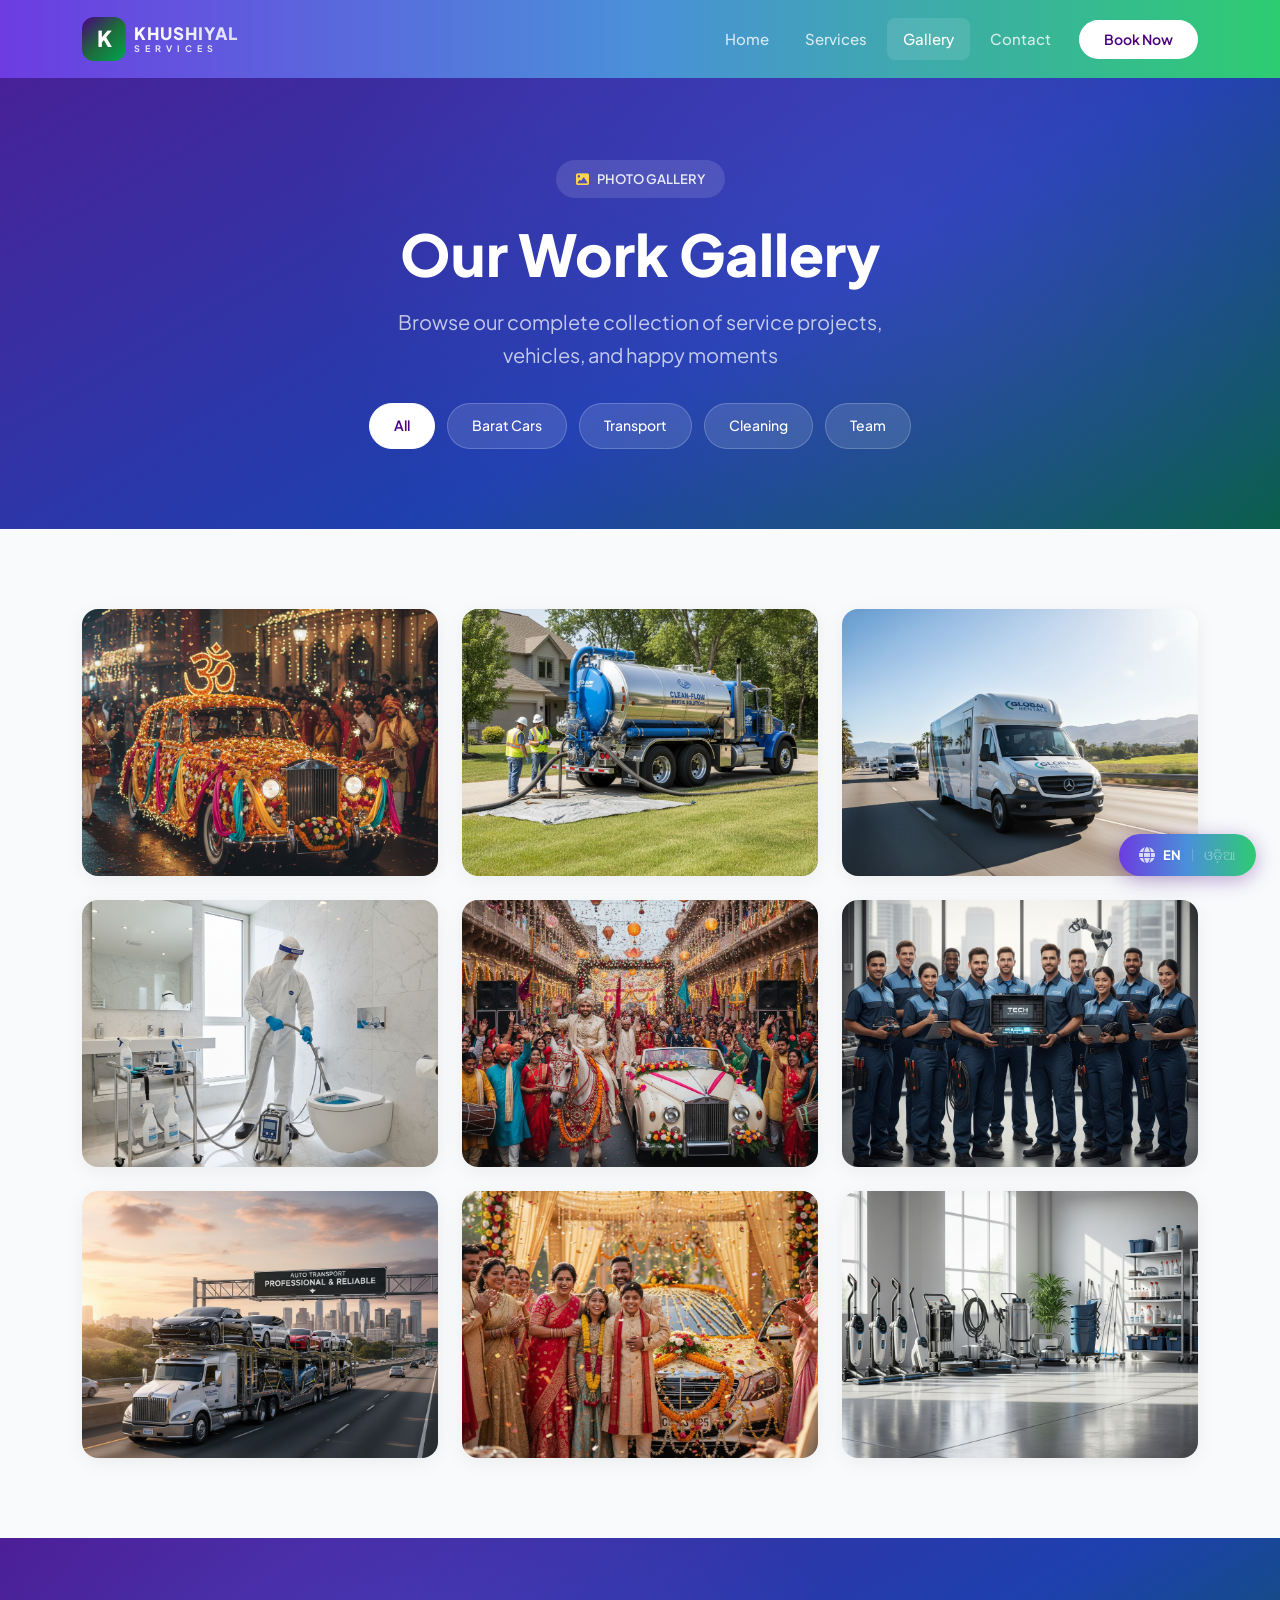
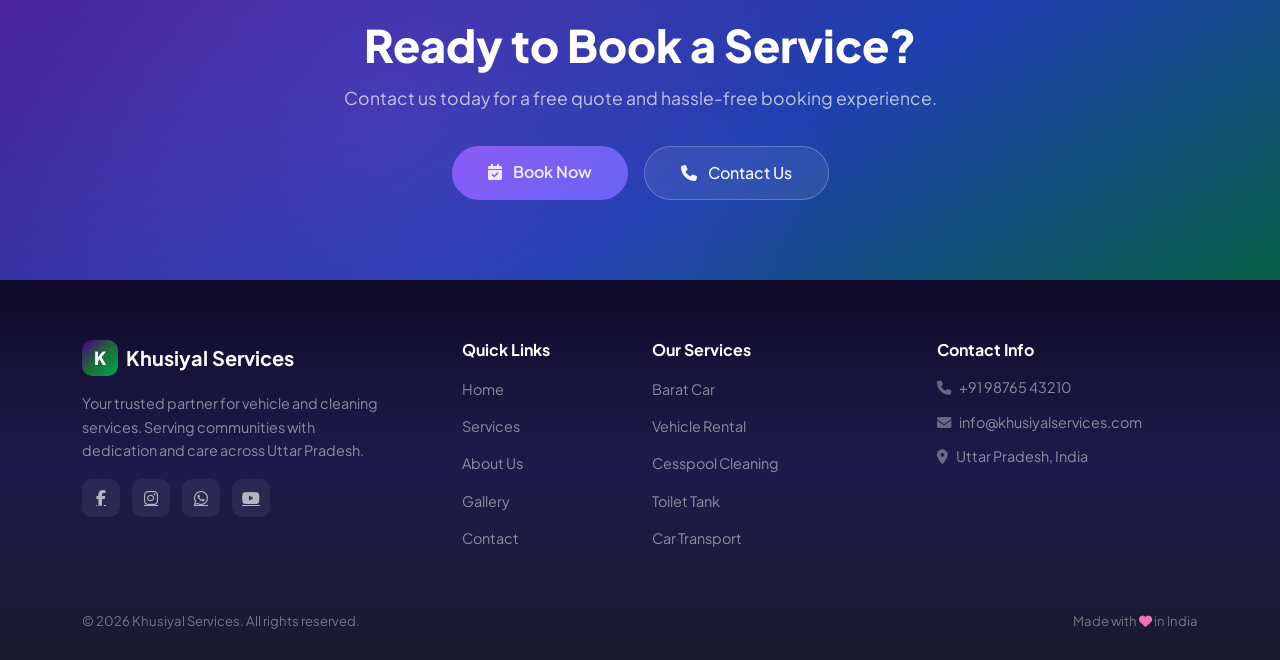
==== commit 7e2a2380: "Add floating language toggle and styles Move the language switch out of the navbar into a floating b" ====
--- a/gallery.html
+++ b/gallery.html
@@ -56,14 +56,6 @@
                             data-i18n="nav.contact">Contact</a></li>
                     <li class="nav-item ms-lg-2">
                         <a class="btn btn-cta-nav" href="index.html#booking" data-i18n="nav.book">Book Now</a>
-                    </li>
-                    <li class="nav-item ms-lg-2">
-                        <button class="lang-switch" type="button" aria-label="Switch Language">
-                            <i class="fa-solid fa-globe"></i>
-                            <span class="lang-label" data-lang="en">EN</span>
-                            <span class="lang-divider">|</span>
-                            <span class="lang-label active" data-lang="od">ଓଡ଼ିଆ</span>
-                        </button>
                     </li>
                 </ul>
             </div>
@@ -302,6 +294,16 @@
     <!-- AOS JS -->
     <script src="https://unpkg.com/aos@2.3.4/dist/aos.js"></script>
 
+    <!-- Floating Language Toggle -->
+    <div class="lang-float">
+        <button class="lang-switch" type="button" aria-label="Switch Language">
+            <i class="fa-solid fa-globe"></i>
+            <span class="lang-label active" data-lang="en">EN</span>
+            <span class="lang-divider">|</span>
+            <span class="lang-label" data-lang="od">ଓଡ଼ିଆ</span>
+        </button>
+    </div>
+
     <!-- Custom JS -->
     <script src="js/i18n.js"></script>
     <script src="js/script.js"></script>
--- a/css/style.css
+++ b/css/style.css
@@ -58,6 +58,7 @@
 html {
     scroll-behavior: smooth;
     scroll-padding-top: 80px;
+    overflow-x: hidden;
 }
 
 body {
@@ -66,6 +67,7 @@
     background: #fff;
     line-height: 1.7;
     overflow-x: hidden;
+    max-width: 100vw;
 }
 
 img {
@@ -179,39 +181,62 @@
 }
 
 
-/* ---------- Language Toggle ---------- */
+/* ---------- Floating Language Toggle ---------- */
+.lang-float {
+    position: fixed;
+    bottom: 24px;
+    right: 24px;
+    z-index: 1060;
+    animation: langFloatIn .5s ease .8s both;
+}
+
+@keyframes langFloatIn {
+    from {
+        opacity: 0;
+        transform: translateY(20px) scale(.9);
+    }
+
+    to {
+        opacity: 1;
+        transform: translateY(0) scale(1);
+    }
+}
+
 button.lang-switch {
     display: inline-flex;
     align-items: center;
     gap: 8px;
-    background: rgba(255, 255, 255, .1);
+    background: var(--grad-nav);
     border: none;
-    color: rgba(255, 255, 255, .78);
+    color: rgba(255, 255, 255, .85);
     font-family: var(--ff-heading);
     font-weight: 500;
     font-size: 14px;
-    padding: 7px 18px;
-    border-radius: 8px;
+    padding: 12px 20px;
+    border-radius: 50px;
     cursor: pointer;
     transition: var(--transition);
     line-height: 1.4;
+    box-shadow: 0 4px 20px rgba(75, 0, 130, .35);
 }
 
 button.lang-switch:hover {
     color: #fff;
-    background: rgba(255, 255, 255, .18);
+    transform: translateY(-2px);
+    box-shadow: 0 6px 28px rgba(75, 0, 130, .45);
 }
 
 button.lang-switch i {
-    font-size: 15px;
-    opacity: .85;
+    font-size: 16px;
+    opacity: .9;
 }
 
 .lang-label {
-    opacity: .55;
+    opacity: .5;
     transition: opacity .3s ease, color .3s ease;
     cursor: pointer;
     font-weight: 500;
+    font-size: 13px;
 }
 
 .lang-label.active {
@@ -223,14 +248,64 @@
 .lang-divider {
     opacity: .3;
     font-weight: 300;
-    margin: 0 1px;
-}
-
+    margin: 0 2px;
+    font-size: 12px;
+}
+
+@media (max-width: 480px) {
+    .lang-float {
+        bottom: 16px;
+        right: 16px;
+    }
+
+    button.lang-switch {
+        padding: 10px 16px;
+        font-size: 13px;
+        gap: 6px;
+    }
+
+    button.lang-switch i {
+        font-size: 14px;
+    }
+}
+
+/* ---------- Mobile Navbar ---------- */
 @media (max-width: 991.98px) {
-    button.lang-switch {
-        margin-top: 6px;
-        margin-bottom: 6px;
-        padding: 8px 16px;
+    .navbar-brand .logo-icon {
+        width: 36px;
+        height: 36px;
+        font-size: 18px;
+        border-radius: 10px;
+        flex-shrink: 0;
+    }
+
+    .navbar-brand .logo-primary {
+        font-size: 14px;
+        letter-spacing: 0.5px;
+    }
+
+    .navbar-brand .logo-secondary {
+        font-size: 7px;
+        letter-spacing: 2px;
+    }
+}
+
+@media (max-width: 575.98px) {
+    .navbar-brand .logo-primary {
+        font-size: 13px;
+        letter-spacing: 0;
+    }
+
+    .navbar-brand .logo-secondary {
+        font-size: 6.5px;
+        letter-spacing: 1.5px;
+    }
+
+    .navbar-brand .logo-icon {
+        width: 34px;
+        height: 34px;
+        font-size: 17px;
+        border-radius: 9px;
     }
 }
 
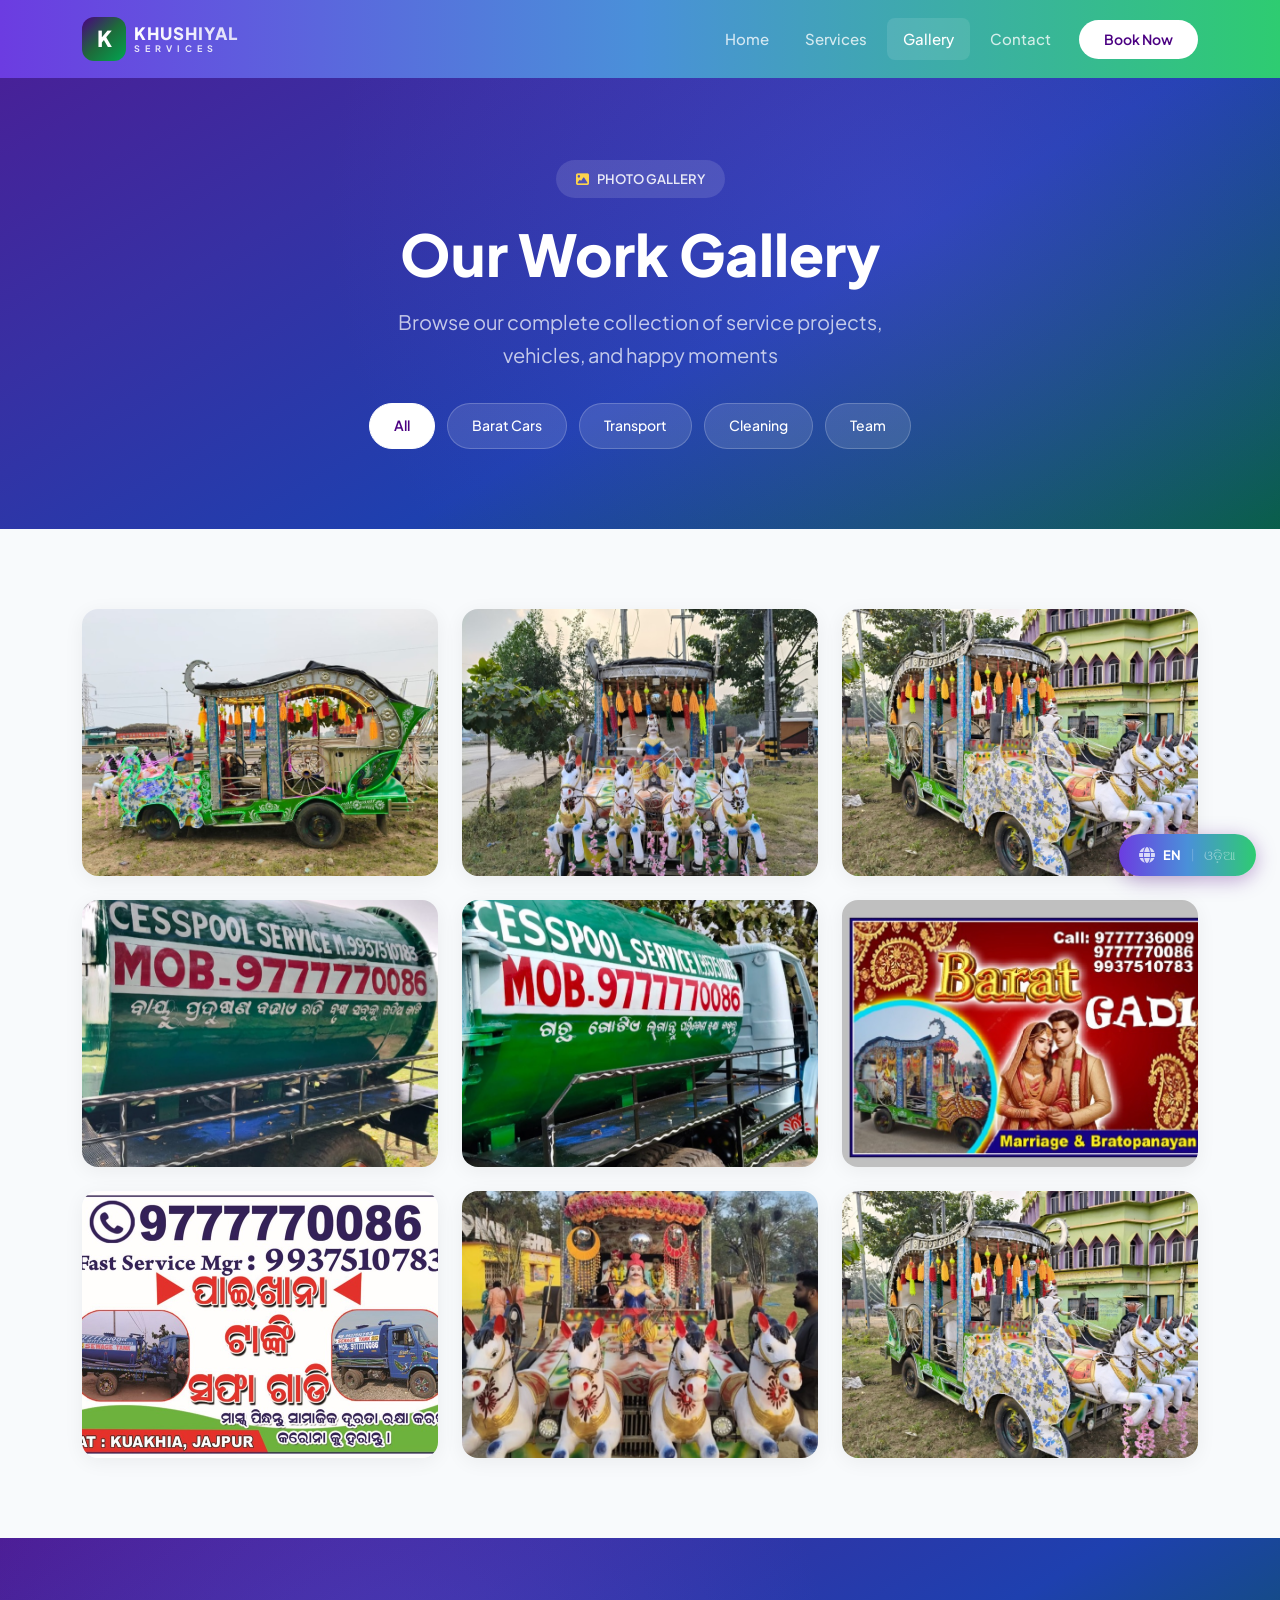
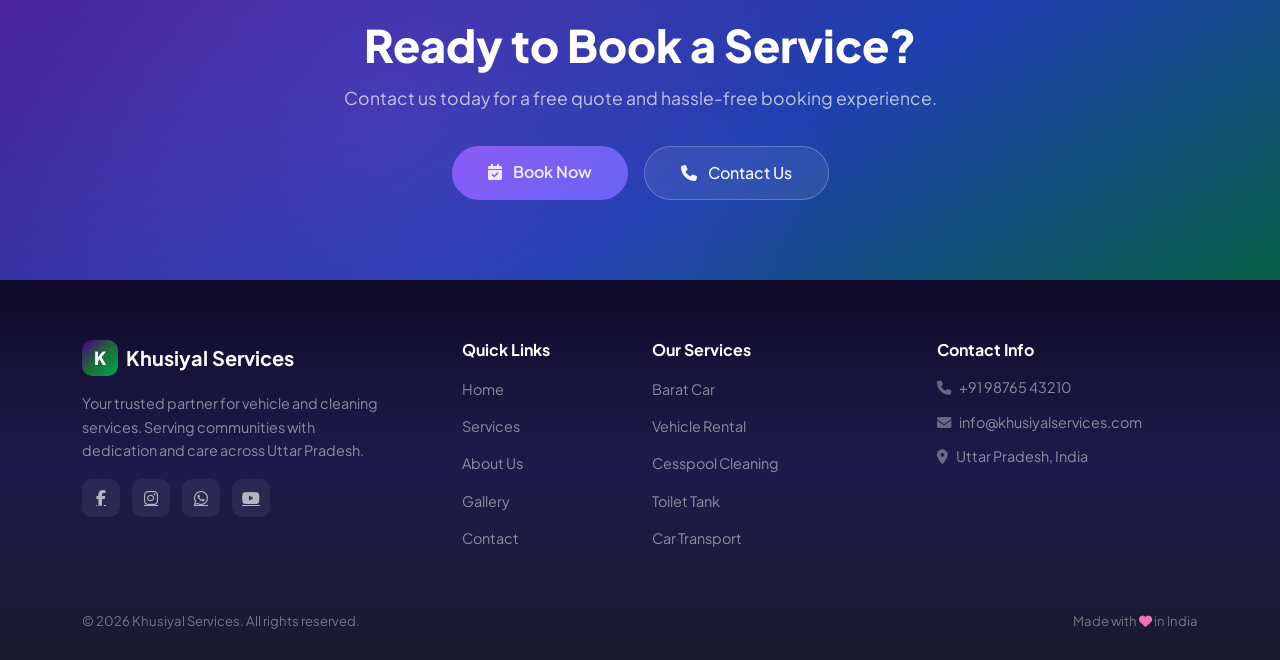
==== commit 5b02453f: "Replace generated PNGs with gallery JPGs Remove numerous auto-generated images and add curated galle" ====
--- a/gallery.html
+++ b/gallery.html
@@ -95,7 +95,7 @@
                 <!-- Row 1 -->
                 <div class="col-sm-6 col-lg-4 gallery-col" data-category="barat" data-aos="fade-up">
                     <div class="gallery-page-item">
-                        <img src="images/generated-1772729708634.png" alt="Royal Barat Car" class="img-fluid" />
+                        <img src="img/gallery/gallery-1.jpg" alt="Royal Barat Car" class="img-fluid" />
                         <div class="gallery-overlay">
                             <span class="gallery-label" data-i18n="gallerypage.label1"><i
                                     class="fa-solid fa-car me-1"></i> Royal Barat Car — Night
@@ -107,7 +107,7 @@
                 <div class="col-sm-6 col-lg-4 gallery-col" data-category="cleaning" data-aos="fade-up"
                     data-aos-delay="100">
                     <div class="gallery-page-item">
-                        <img src="images/generated-1772729717929.png" alt="Cesspool Service" class="img-fluid" />
+                        <img src="img/gallery/gallery-2.jpg" alt="Cesspool Service" class="img-fluid" />
                         <div class="gallery-overlay">
                             <span class="gallery-label" data-i18n="gallerypage.label2"><i
                                     class="fa-solid fa-droplet me-1"></i> Cesspool Service in
@@ -119,7 +119,7 @@
                 <div class="col-sm-6 col-lg-4 gallery-col" data-category="transport" data-aos="fade-up"
                     data-aos-delay="200">
                     <div class="gallery-page-item">
-                        <img src="images/generated-1772729725577.png" alt="Vehicle Transport" class="img-fluid" />
+                        <img src="img/gallery/gallery-3.jpg" alt="Vehicle Transport" class="img-fluid" />
                         <div class="gallery-overlay">
                             <span class="gallery-label" data-i18n="gallerypage.label3"><i
                                     class="fa-solid fa-truck me-1"></i> Vehicle Transport
@@ -131,7 +131,7 @@
                 <!-- Row 2 -->
                 <div class="col-sm-6 col-lg-4 gallery-col" data-category="cleaning" data-aos="fade-up">
                     <div class="gallery-page-item">
-                        <img src="images/generated-1772729756139.png" alt="Toilet Tank" class="img-fluid" />
+                        <img src="img/gallery/gallery-4.jpg" alt="Toilet Tank" class="img-fluid" />
                         <div class="gallery-overlay">
                             <span class="gallery-label" data-i18n="gallerypage.label4"><i
                                     class="fa-solid fa-gear me-1"></i> Toilet Tank
@@ -143,7 +143,7 @@
                 <div class="col-sm-6 col-lg-4 gallery-col" data-category="barat" data-aos="fade-up"
                     data-aos-delay="100">
                     <div class="gallery-page-item">
-                        <img src="images/generated-1772729766097.png" alt="Barat Procession" class="img-fluid" />
+                        <img src="img/gallery/gallery-5.jpg" alt="Barat Procession" class="img-fluid" />
                         <div class="gallery-overlay">
                             <span class="gallery-label" data-i18n="gallerypage.label5"><i
                                     class="fa-solid fa-car me-1"></i> Barat Wedding
@@ -154,7 +154,7 @@
 
                 <div class="col-sm-6 col-lg-4 gallery-col" data-category="team" data-aos="fade-up" data-aos-delay="200">
                     <div class="gallery-page-item">
-                        <img src="images/generated-1772729774028.png" alt="Professional Team" class="img-fluid" />
+                        <img src="img/gallery/gallery-6.jpg" alt="Professional Team" class="img-fluid" />
                         <div class="gallery-overlay">
                             <span class="gallery-label" data-i18n="gallerypage.label6"><i
                                     class="fa-solid fa-users me-1"></i> Our Professional
@@ -166,7 +166,7 @@
                 <!-- Row 3 -->
                 <div class="col-sm-6 col-lg-4 gallery-col" data-category="transport" data-aos="fade-up">
                     <div class="gallery-page-item">
-                        <img src="images/generated-1772729809768.png" alt="Car Transport" class="img-fluid" />
+                        <img src="img/gallery/gallery-7.jpg" alt="Car Transport" class="img-fluid" />
                         <div class="gallery-overlay">
                             <span class="gallery-label" data-i18n="gallerypage.label7"><i
                                     class="fa-solid fa-truck-ramp-box me-1"></i> Car Transport
@@ -178,7 +178,7 @@
                 <div class="col-sm-6 col-lg-4 gallery-col" data-category="barat" data-aos="fade-up"
                     data-aos-delay="100">
                     <div class="gallery-page-item">
-                        <img src="images/generated-1772729821313.png" alt="Happy Client" class="img-fluid" />
+                        <img src="img/gallery/gallery-8.jpg" alt="Happy Client" class="img-fluid" />
                         <div class="gallery-overlay">
                             <span class="gallery-label" data-i18n="gallerypage.label8"><i
                                     class="fa-solid fa-heart me-1"></i> Happy Client
@@ -189,7 +189,7 @@
 
                 <div class="col-sm-6 col-lg-4 gallery-col" data-category="team" data-aos="fade-up" data-aos-delay="200">
                     <div class="gallery-page-item">
-                        <img src="images/generated-1772729829435.png" alt="Equipment" class="img-fluid" />
+                        <img src="img/gallery/gallery-3.jpg" alt="Equipment" class="img-fluid" />
                         <div class="gallery-overlay">
                             <span class="gallery-label" data-i18n="gallerypage.label9"><i
                                     class="fa-solid fa-wrench me-1"></i> Our Modern
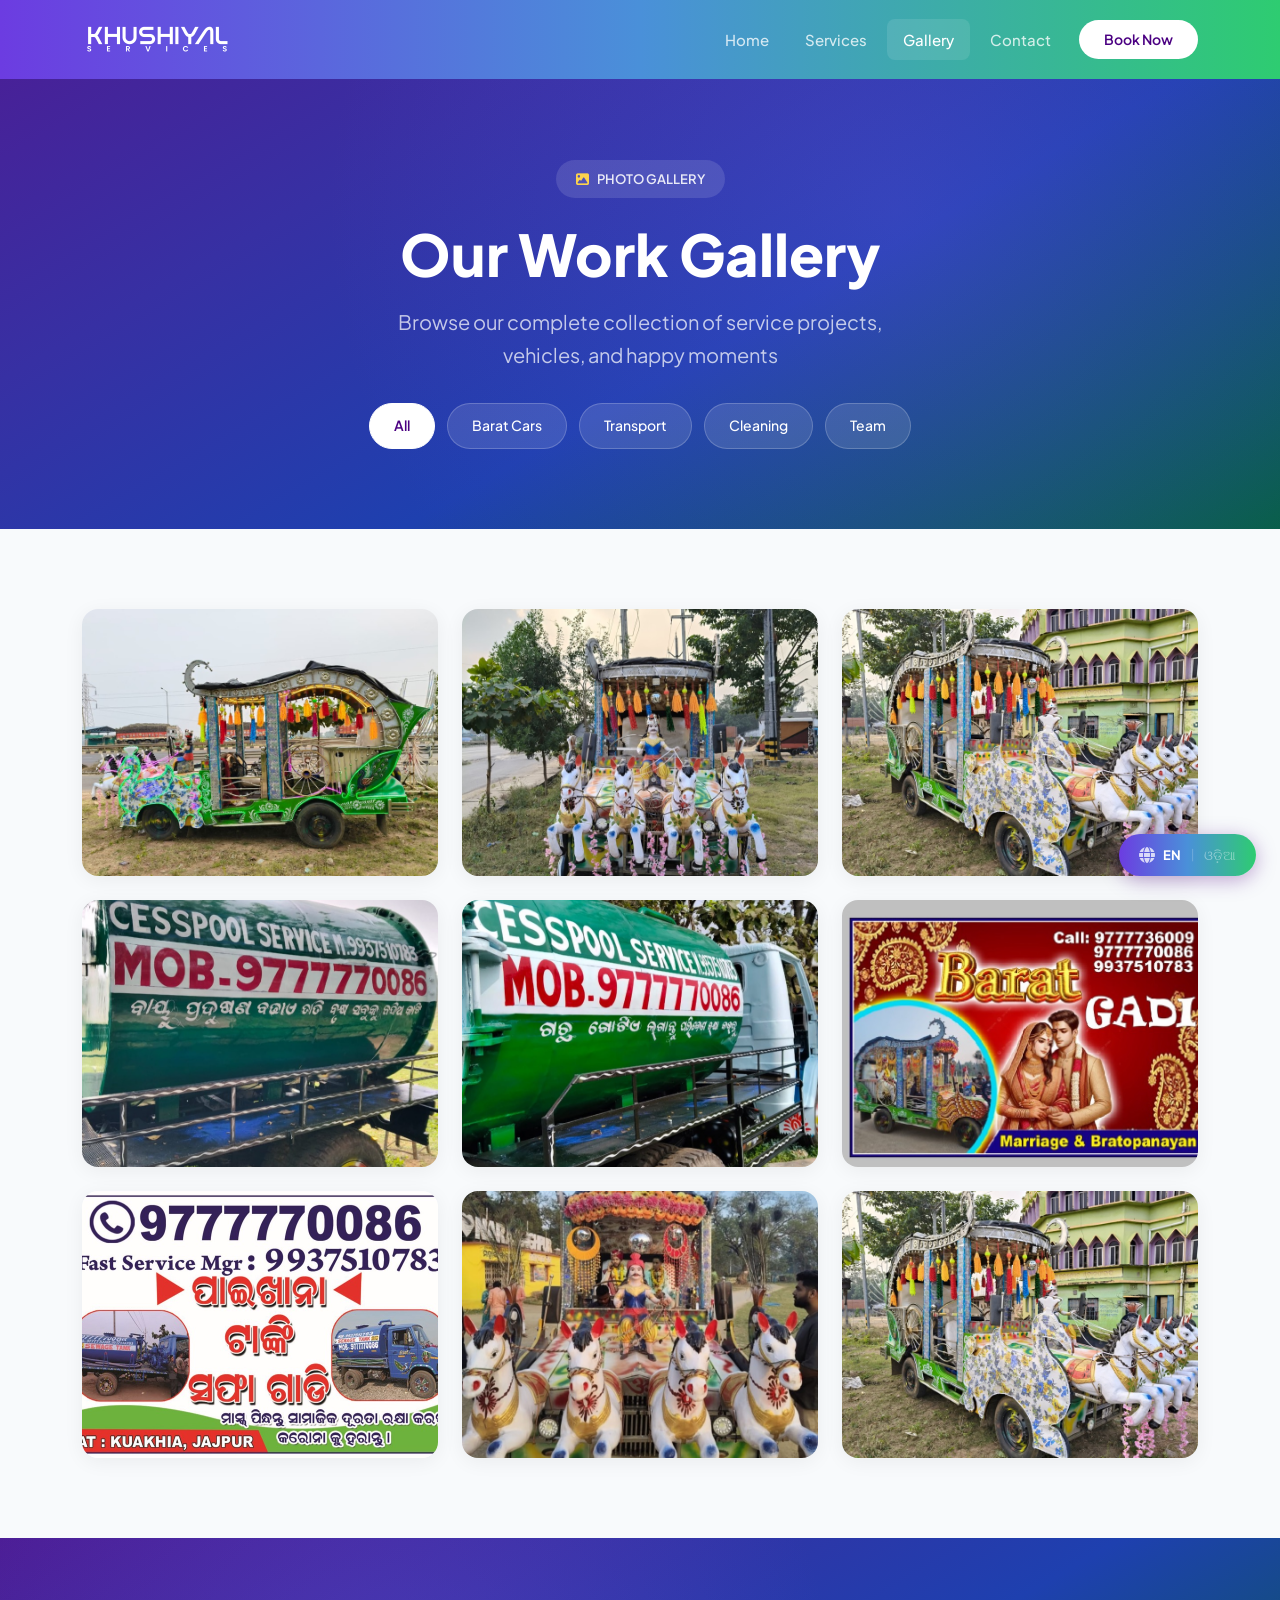
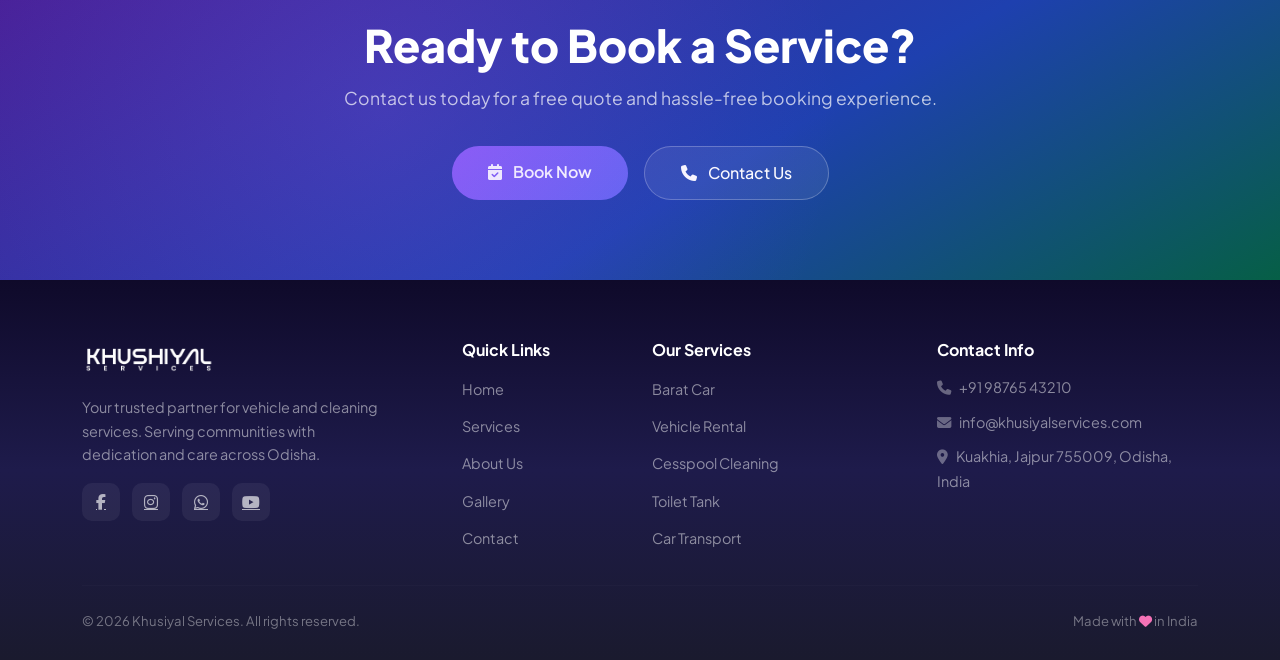
==== commit 82975252: "ss" ====
--- a/gallery.html
+++ b/gallery.html
@@ -32,12 +32,8 @@
     <!-- ===================== NAVBAR ===================== -->
     <nav class="navbar navbar-expand-lg navbar-dark fixed-top" id="mainNav">
         <div class="container">
-            <a class="navbar-brand d-flex align-items-center gap-2" href="index.html">
-                <span class="logo-icon">K</span>
-                <span class="logo-text">
-                    <span class="logo-primary">KHUSHIYAL</span>
-                    <span class="logo-secondary">SERVICES</span>
-                </span>
+            <a class="navbar-brand" href="index.html">
+                <img src="img/logo/logo.png" alt="Khushiyal Services Logo" class="navbar-logo" />
             </a>
 
             <button class="navbar-toggler border-0 shadow-none" type="button" data-bs-toggle="collapse"
@@ -225,12 +221,11 @@
             <div class="row g-4 mb-4">
                 <div class="col-lg-4">
                     <div class="d-flex align-items-center gap-2 mb-3">
-                        <span class="logo-icon logo-icon-sm">K</span>
-                        <span class="footer-brand">Khusiyal Services</span>
+                        <img src="img/logo/logo.png" alt="Khushiyal Services Logo" class="footer-logo" />
                     </div>
                     <p class="footer-desc" data-i18n="footer.desc">
                         Your trusted partner for vehicle and cleaning services. Serving communities with dedication and
-                        care across Uttar Pradesh.
+                        care across Odisha.
                     </p>
                     <div class="social-icons">
                         <a href="#" aria-label="Facebook"><i class="fa-brands fa-facebook-f"></i></a>
@@ -267,7 +262,7 @@
                     <ul class="footer-links footer-contact">
                         <li><i class="fa-solid fa-phone me-2"></i>+91 98765 43210</li>
                         <li><i class="fa-solid fa-envelope me-2"></i>info@khusiyalservices.com</li>
-                        <li><i class="fa-solid fa-location-dot me-2"></i>Uttar Pradesh, India</li>
+                        <li><i class="fa-solid fa-location-dot me-2"></i>Kuakhia, Jajpur 755009, Odisha, India</li>
                     </ul>
                 </div>
             </div>
--- a/css/style.css
+++ b/css/style.css
@@ -87,51 +87,21 @@
 
 
 /* ---------- Logo ---------- */
-.logo-icon {
-    display: inline-flex;
-    align-items: center;
-    justify-content: center;
-    width: 44px;
-    height: 44px;
-    border-radius: 12px;
-    background: var(--grad-brand);
-    font-family: var(--ff-heading);
-    font-weight: 800;
-    font-size: 22px;
-    color: #fff;
-}
-
-.logo-icon-sm {
-    width: 36px;
-    height: 36px;
-    font-size: 18px;
-    border-radius: 10px;
-}
-
-.logo-text {
-    display: flex;
-    flex-direction: column;
-    line-height: 1.15;
-}
-
-.logo-primary {
-    font-family: var(--ff-heading);
-    font-weight: 800;
-    font-size: 17px;
-    background: linear-gradient(90deg, #fff 0%, #ffffffcc 100%);
-    -webkit-background-clip: text;
-    -webkit-text-fill-color: transparent;
-    background-clip: text;
-    letter-spacing: 1px;
-}
-
-.logo-secondary {
-    font-family: var(--ff-body);
-    font-weight: 700;
-    font-size: 9px;
-    color: #fff;
-    letter-spacing: 5px;
-    opacity: .85;
+.navbar-logo {
+    height: 45px;
+    width: auto;
+    object-fit: contain;
+    transition: var(--transition);
+}
+
+#mainNav.scrolled .navbar-logo {
+    height: 38px;
+}
+
+.footer-logo {
+    height: 40px;
+    width: auto;
+    object-fit: contain;
 }
 
 
@@ -271,41 +241,14 @@
 
 /* ---------- Mobile Navbar ---------- */
 @media (max-width: 991.98px) {
-    .navbar-brand .logo-icon {
-        width: 36px;
-        height: 36px;
-        font-size: 18px;
-        border-radius: 10px;
-        flex-shrink: 0;
-    }
-
-    .navbar-brand .logo-primary {
-        font-size: 14px;
-        letter-spacing: 0.5px;
-    }
-
-    .navbar-brand .logo-secondary {
-        font-size: 7px;
-        letter-spacing: 2px;
+    .navbar-logo {
+        height: 38px;
     }
 }
 
 @media (max-width: 575.98px) {
-    .navbar-brand .logo-primary {
-        font-size: 13px;
-        letter-spacing: 0;
-    }
-
-    .navbar-brand .logo-secondary {
-        font-size: 6.5px;
-        letter-spacing: 1.5px;
-    }
-
-    .navbar-brand .logo-icon {
-        width: 34px;
-        height: 34px;
-        font-size: 17px;
-        border-radius: 9px;
+    .navbar-logo {
+        height: 32px;
     }
 }
 
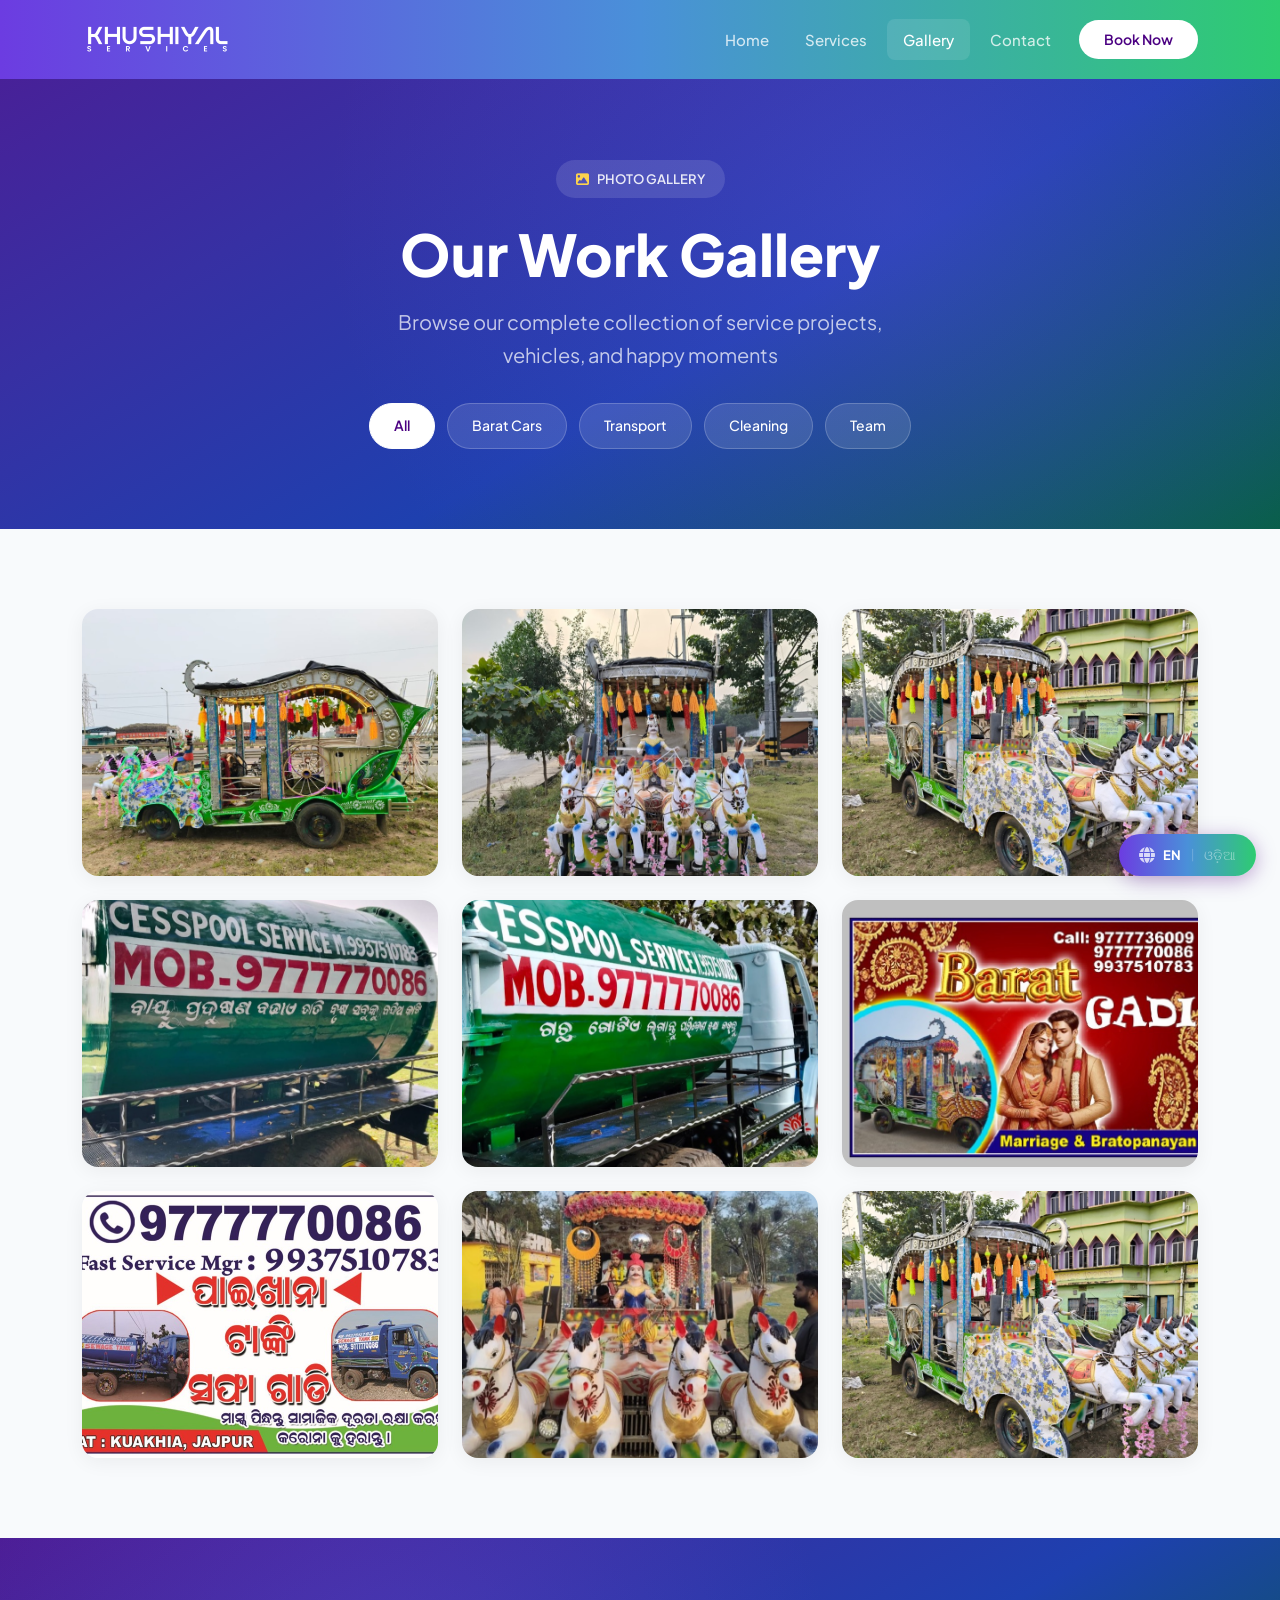
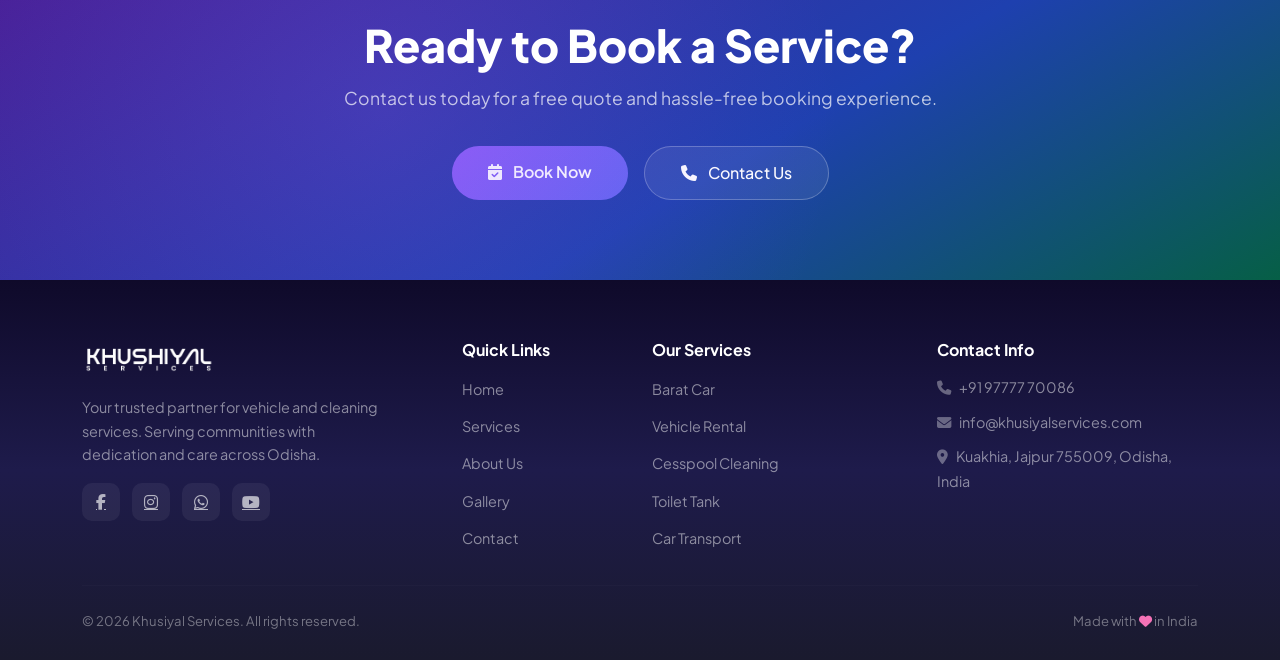
==== commit 90f05eb3: "updated" ====
--- a/gallery.html
+++ b/gallery.html
@@ -260,7 +260,7 @@
                 <div class="col-lg-3">
                     <h6 class="footer-heading" data-i18n="footer.contactinfo">Contact Info</h6>
                     <ul class="footer-links footer-contact">
-                        <li><i class="fa-solid fa-phone me-2"></i>+91 98765 43210</li>
+                        <li><i class="fa-solid fa-phone me-2"></i>+91 97777 70086</li>
                         <li><i class="fa-solid fa-envelope me-2"></i>info@khusiyalservices.com</li>
                         <li><i class="fa-solid fa-location-dot me-2"></i>Kuakhia, Jajpur 755009, Odisha, India</li>
                     </ul>
